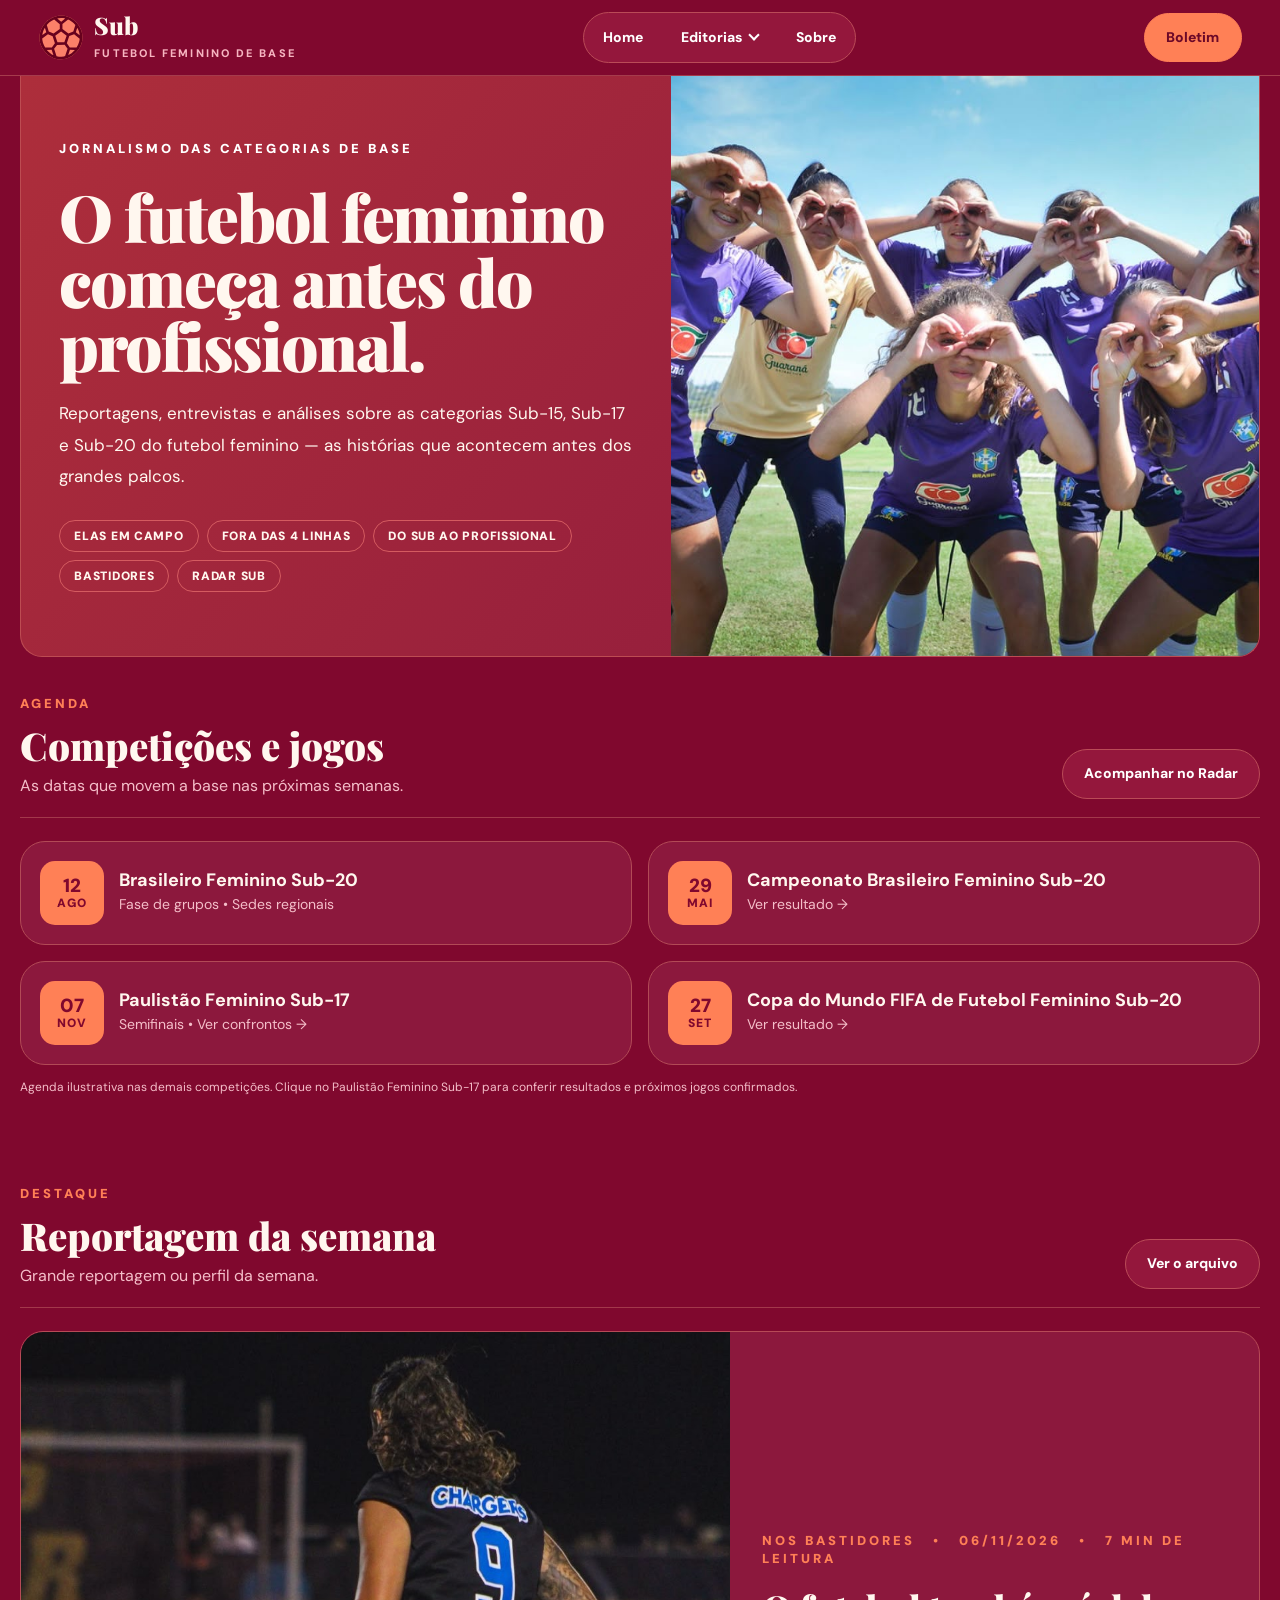
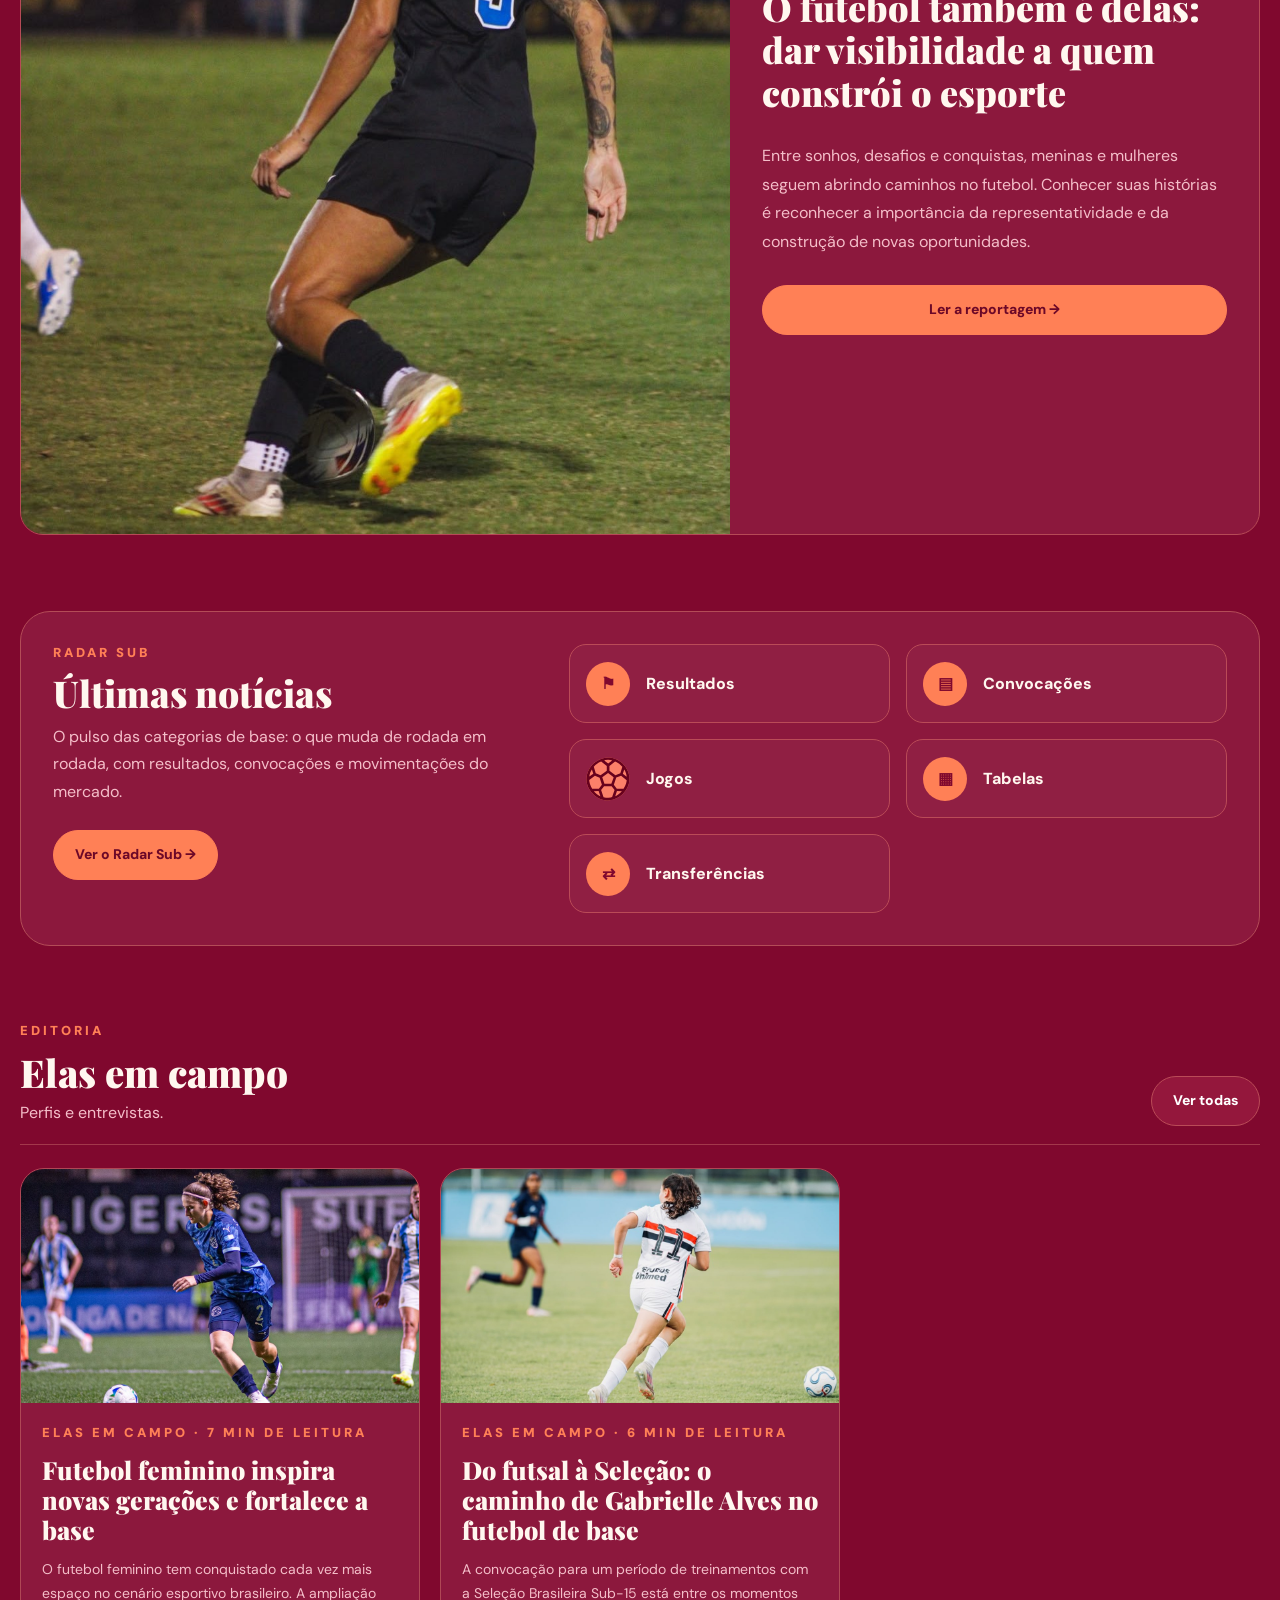
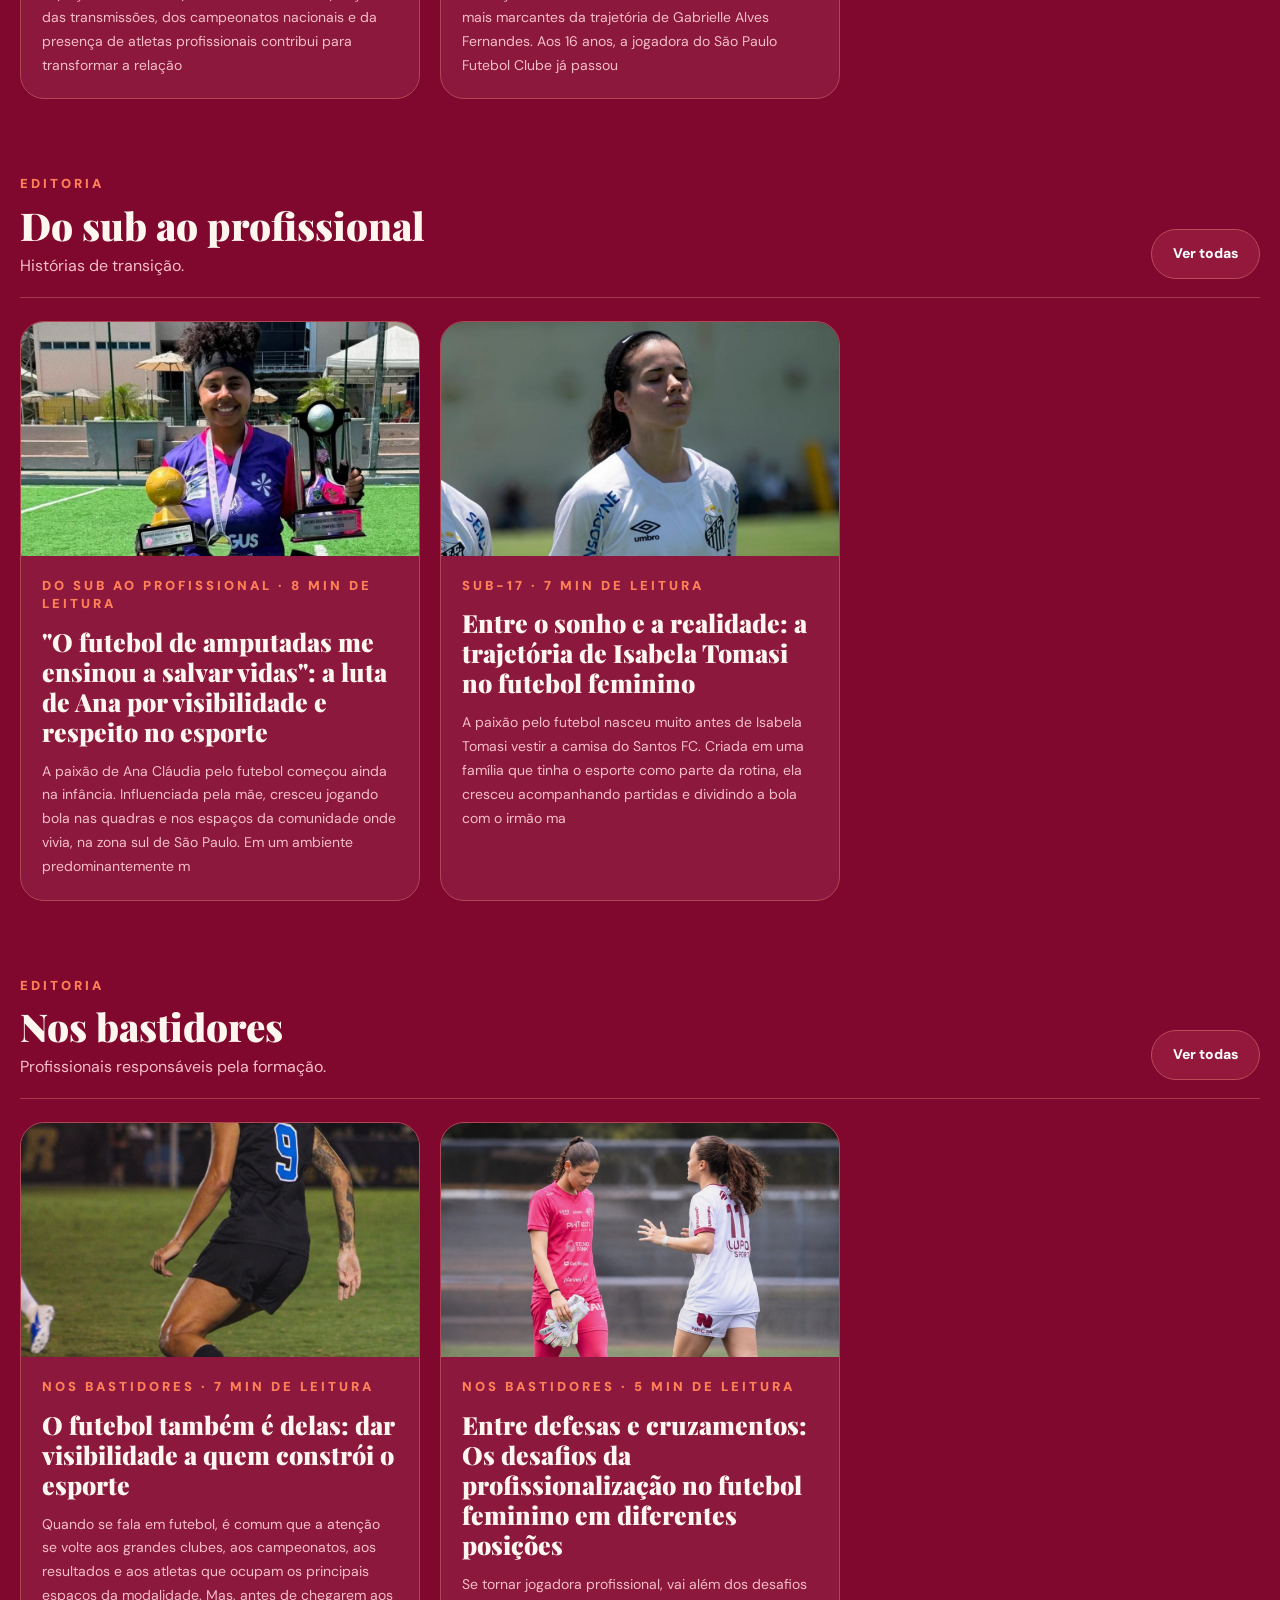
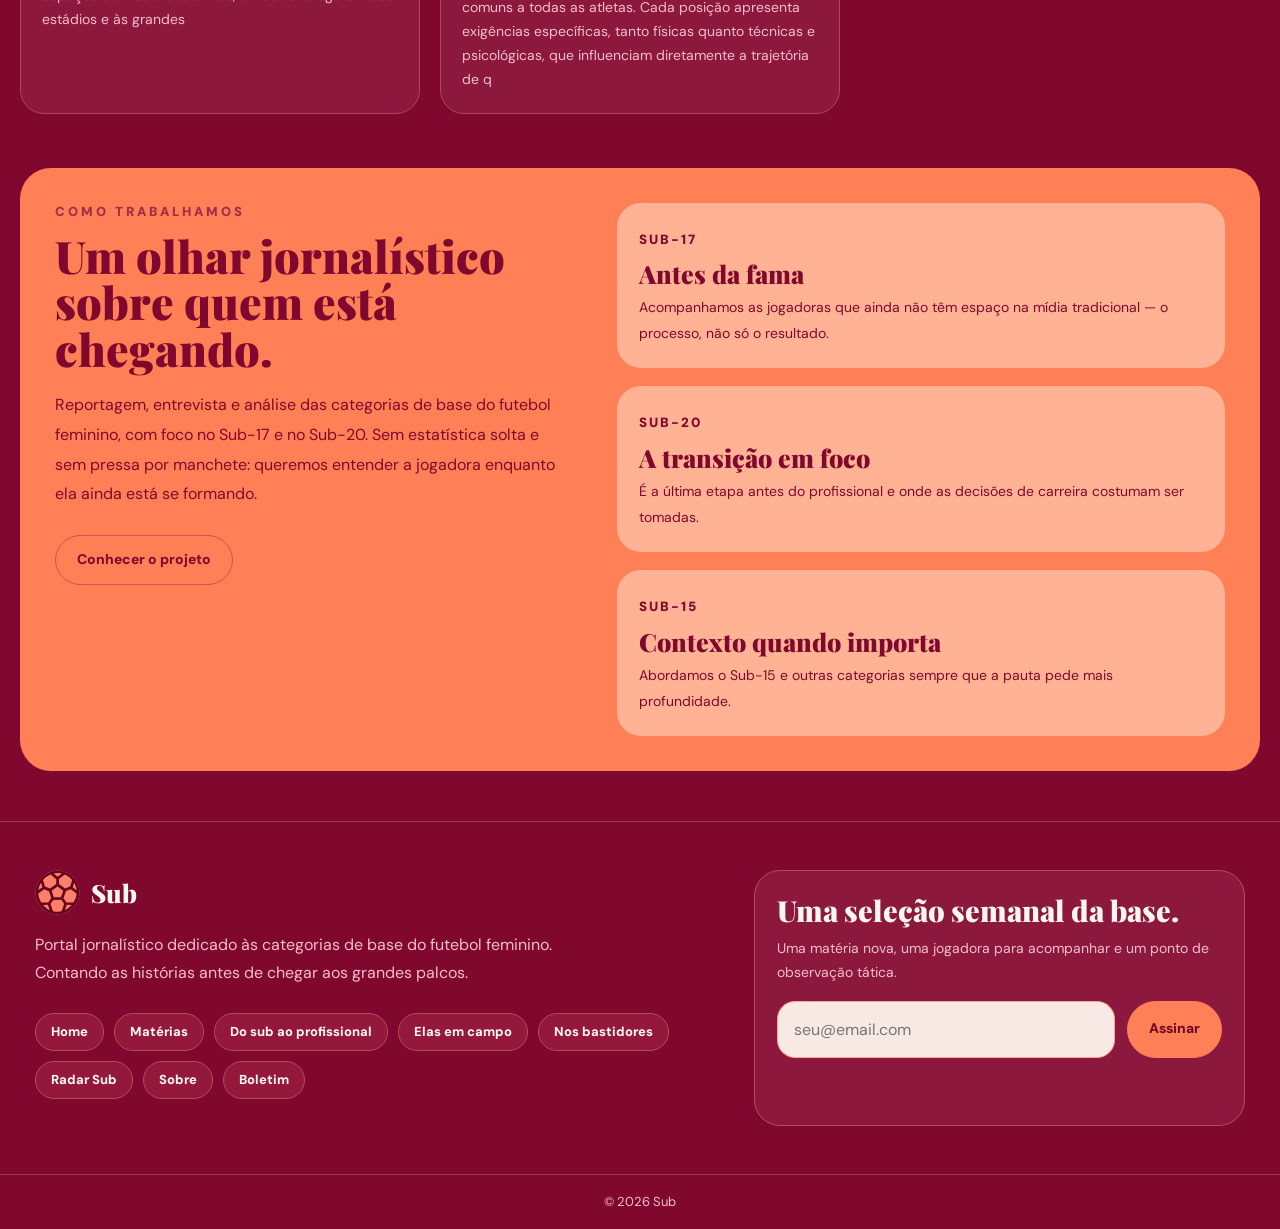
==== index.html @ 57673b56 "Atualiza versão da home com final do Mundial Feminino Sub-20" ====
<!doctype html>
<html lang="pt-BR"><head><meta charset="utf-8"><meta name="viewport" content="width=device-width, initial-scale=1"><meta name="theme-color" content="#80082e"><meta name="description" content="SUB — Jornalismo das categorias de base do futebol feminino brasileiro. As histórias antes dos grandes palcos."><title>Sub — Futebol Feminino de Base</title><link rel="preconnect" href="https://fonts.googleapis.com"><link rel="preconnect" href="https://fonts.gstatic.com" crossorigin><link href="https://fonts.googleapis.com/css2?family=DM+Sans:wght@400;500;600;700;800&family=Playfair+Display:wght@700;800;900&display=swap" rel="stylesheet"><link rel="stylesheet" href="styles.css?v=20261109-mundial1"><link rel="icon" type="image/svg+xml" href="logo-sub-exato.svg"></head><body>
<header class="header"><a href="#/" class="brand" aria-label="Sub — Página inicial"><span class="ball ball-logo" aria-hidden="true"><img src="logo-sub-exato.svg" alt="" class="icon-logo-img"></span><span><strong>Sub</strong><small>FUTEBOL FEMININO DE BASE</small></span></a><button id="mobileToggle" class="mobile-toggle" aria-expanded="false" aria-controls="mainNav" aria-label="Abrir menu">☰</button><nav class="nav" id="mainNav" aria-label="Navegação principal"><a href="#/">Home</a><div class="dropdown"><button id="editoriasToggle" type="button" aria-expanded="false" aria-controls="editoriasMenu">Editorias <span class="dropdown-caret" aria-hidden="true"></span></button><div id="editoriasMenu" class="dropdown-menu"><a href="#/editoria/profissional">Do sub ao profissional</a><a href="#/editoria/campo">Elas em campo</a><a href="#/editoria/bastidores">Nos bastidores</a><a href="#/radar">Radar Sub</a></div></div><a href="#/sobre">Sobre</a></nav><a class="pill cta-head" href="#/boletim">Boletim</a></header>
<main id="app" tabindex="-1"></main>
<footer class="footer"><div class="footer-grid"><div><a class="footer-brand" href="#/"><span class="ball ball-logo" aria-hidden="true"><img src="logo-sub-exato.svg" alt="" class="icon-logo-img"></span><strong>Sub</strong></a><p>Portal jornalístico dedicado às categorias de base do futebol feminino.<br>Contando as histórias antes de chegar aos grandes palcos.</p><div class="footer-links"><a href="#/">Home</a><a href="#/materias">Matérias</a><a href="#/editoria/profissional">Do sub ao profissional</a><a href="#/editoria/campo">Elas em campo</a><a href="#/editoria/bastidores">Nos bastidores</a><a href="#/radar">Radar Sub</a><a href="#/sobre">Sobre</a><a href="#/boletim">Boletim</a></div></div><div class="footer-sub"><h3>Uma seleção semanal da base.</h3><p>Uma matéria nova, uma jogadora para acompanhar e um ponto de observação tática.</p><form class="subscription inline-form" data-kind="boletim"><label class="sr-only" for="footer-email">Seu e-mail</label><input id="footer-email" type="email" name="email" placeholder="seu@email.com" required><button class="pill solid" type="submit">Assinar</button></form><p class="form-status" aria-live="polite"></p></div></div><div class="copyright">© 2026 Sub</div></footer>
<script src="script.js?v=20261109-mundial1"></script></body></html>
---- styles.css ----
:root{--wine:#80082e;--wine-dark:#6c0828;--wine-card:#8c183d;--coral:#ff8056;--pink:#f5bfca;--cream:#fff7ef;--muted:#f4bec9;--border:#ba4b57;--serif:'Playfair Display',Georgia,serif;--sans:'DM Sans',Arial,sans-serif}*{box-sizing:border-box}html{scroll-behavior:smooth}body{margin:0;background:var(--wine);font-family:var(--sans);color:var(--cream);font-size:16px;line-height:1.7}a{color:inherit;text-decoration:none}button,input,select,textarea{font:inherit}button{cursor:pointer}button:focus-visible,a:focus-visible,input:focus-visible,textarea:focus-visible,select:focus-visible{outline:3px solid #ffce81;outline-offset:3px}.sr-only{position:absolute;width:1px;height:1px;clip:rect(0,0,0,0);overflow:hidden}.header{height:76px;border-bottom:1px solid #a53b4c;display:flex;align-items:center;justify-content:space-between;gap:22px;padding:0 clamp(18px,3%,52px);background:var(--wine);position:sticky;top:0;z-index:20}.brand,.footer-brand{display:flex;gap:11px;align-items:center}.brand strong,.footer-brand strong{font:900 24px/1 var(--serif)}.brand small{display:block;letter-spacing:2.1px;font-weight:800;font-size:11px;color:#f6b5c1;line-height:1.4;margin-top:3px}.ball{width:45px;height:45px;border-radius:50%;background:var(--coral);color:var(--wine);display:inline-grid;place-items:center;flex-shrink:0}.ball svg{width:20px;height:20px;display:block}.ball-logo svg{width:28px;height:28px}.nav{border:1px solid var(--border);border-radius:35px;display:flex;align-items:center;gap:0;background:#94173c}.nav>a,.dropdown>button{display:block;border:0;background:none;color:#fff;font-size:14px;font-weight:800;padding:13px 19px;white-space:nowrap}.dropdown>button{display:flex;align-items:center;gap:8px}.dropdown-caret{display:inline-block;width:8px;height:8px;border-right:2px solid currentColor;border-bottom:2px solid currentColor;transform:translateY(-2px) rotate(45deg);transition:transform .2s ease}.dropdown.open .dropdown-caret{transform:translateY(2px) rotate(225deg)}.nav>a:hover,.dropdown>button:hover{color:#ffd9ca}.dropdown{position:relative}.dropdown-menu{position:absolute;z-index:30;top:calc(100% + 5px);left:0;min-width:260px;background:var(--wine);border:1px solid var(--border);border-radius:20px;padding:14px 0;box-shadow:0 10px 25px #43011940;display:none}.dropdown.open .dropdown-menu,.dropdown:focus-within .dropdown-menu{display:block}.dropdown-menu a{display:block;padding:11px 23px;font-weight:800;font-size:15px}.dropdown-menu a:hover{background:#9b1d42}.pill{border:1px solid var(--border);border-radius:35px;background:#94173c;color:#fff;padding:12px 21px;display:inline-flex;justify-content:center;align-items:center;gap:9px;font-size:14px;font-weight:800;transition:filter .2s,transform .2s}.pill:hover{filter:brightness(1.12);transform:translateY(-1px)}.pill.solid,.cta-head{background:var(--coral);border-color:var(--coral);color:var(--wine-dark)}.cta-head{min-width:98px}.mobile-toggle{display:none;background:none;border:none;color:#fff;font-size:26px}.container{width:min(100% - 40px,1300px);margin:0 auto}.eyebrow{text-transform:uppercase;font-size:13px;font-weight:900;letter-spacing:3px;color:var(--coral);line-height:1.4}.section{padding:38px 0}.section-heading{border-bottom:1px solid #a3384b;padding-bottom:18px;margin-bottom:23px;display:flex;justify-content:space-between;align-items:end;gap:25px}.section-heading h2,.section-heading h1{margin:9px 0 2px;font:900 clamp(30px,3vw,40px)/1.18 var(--serif)}.section-heading p{margin:4px 0 0;color:var(--muted)}h1,h2,h3,p{overflow-wrap:break-word}.hero{display:grid;grid-template-columns:1.05fr .95fr;background:linear-gradient(130deg,#ad2e3b,var(--wine-card));border:1px solid #bd4c52;border-top:0;border-radius:0 0 22px 22px;overflow:hidden;min-height:560px}.hero-copy{padding:clamp(32px,5vw,70px) clamp(24px,3vw,42px);display:flex;justify-content:center;flex-direction:column}.hero h1{font:900 clamp(43px,5.1vw,75px)/.99 var(--serif);letter-spacing:-2px;margin:26px 0 20px;max-width:650px}.hero p{font-size:17px;line-height:1.85;max-width:590px;margin:0 0 28px}.hero-photo{width:100%;height:100%;object-fit:cover;object-position:center}.tags{display:flex;flex-wrap:wrap;gap:8px}.tag{border:1px solid #d45b60;border-radius:25px;font-weight:900;padding:6px 14px;text-transform:uppercase;font-size:12px;letter-spacing:.7px;line-height:1.5}.tag:hover{background:#ffffff18}.agenda-grid{display:grid;grid-template-columns:repeat(2,1fr);gap:16px}.agenda-item{display:flex;align-items:center;gap:15px;border:1px solid #b24a56;border-radius:25px;background:var(--wine-card);padding:19px}.date-tile{width:64px;height:64px;flex:0 0 64px;border-radius:15px;background:var(--coral);color:var(--wine);display:grid;place-content:center;text-align:center;font-weight:900;font-size:19px;line-height:1.08}.date-tile small{font-size:12px;letter-spacing:1px}.agenda-item strong{display:block;font-size:18px;line-height:1.3}.agenda-item p{font-size:14px;color:var(--muted);margin:0}.feature-card{border:1px solid #b64a56;border-radius:23px;background:var(--wine-card);overflow:hidden;display:grid;grid-template-columns:1.18fr .88fr}.feature-card img{display:block;width:100%;height:100%;min-height:410px;object-fit:cover}.feature-copy{padding:clamp(23px,2.5vw,38px);display:flex;flex-direction:column;justify-content:center}.feature-copy h3{font:900 clamp(27px,2.8vw,37px)/1.18 var(--serif);margin:18px 0 13px}.feature-copy p{color:var(--muted);line-height:1.8}.feature-copy .pill{margin-top:12px}.radar-panel{border:1px solid #b34c57;border-radius:30px;background:var(--wine-card);display:grid;grid-template-columns: .85fr 1.15fr;gap:30px;padding:32px}.radar-panel h2{font:900 37px/1.1 var(--serif);margin:10px 0}.radar-panel p{color:var(--muted);margin:0 0 25px}.radar-links{display:grid;grid-template-columns:1fr 1fr;gap:16px}.radar-links a{border:1px solid var(--border);border-radius:17px;min-height:79px;display:flex;align-items:center;gap:16px;padding:16px;font-weight:800;background:#ffffff08}.radar-links a:hover{background:#ffffff1b}.radar-links .ball{width:44px;height:44px}.editorial-grid{display:grid;grid-template-columns:repeat(3,minmax(0,1fr));gap:20px}.article-card{border:1px solid #af4755;border-radius:24px;overflow:hidden;background:var(--wine-card);display:flex;flex-direction:column;max-width:430px}.article-card img{width:100%;aspect-ratio:1.7;object-fit:cover}.article-card .article-body{padding:21px;flex:1}.article-card h3{font:900 25px/1.2 var(--serif);margin:13px 0}.article-card p{color:var(--muted);font-size:14px;margin:0}.article-card:hover h3{text-decoration:underline;text-decoration-color:var(--coral)}.mission{background:var(--coral);border-radius:31px;color:var(--wine);display:grid;grid-template-columns:.85fr 1fr;gap:46px;padding:35px;margin:16px auto 45px}.mission .eyebrow{color:#a32c47}.mission h2{font:900 clamp(35px,3.5vw,50px)/1.04 var(--serif);margin:12px 0 18px}.mission p{line-height:1.85}.mission .pill{background:transparent;color:var(--wine);border-color:#d94f4a;margin-top:10px}.mission-items{display:grid;gap:18px}.mission-item{background:#ffb394;border-radius:24px;padding:22px}.mission-item small{letter-spacing:2px;font-weight:900}.mission-item h3{font:900 25px var(--serif);margin:5px 0}.mission-item p{margin:0;font-size:14px}.about-intro{padding:45px 0 30px}.about-intro h1,.newsletter-page h1{color:var(--coral);font:900 clamp(42px,4vw,58px)/1.1 var(--serif);max-width:800px;margin:15px 0}.about-intro>p{max-width:680px;color:var(--muted);line-height:1.85}.values-grid,.writers-grid{display:grid;grid-template-columns:repeat(3,1fr);gap:20px}.value-card,.writer-card{background:#fff;color:var(--wine);border-radius:25px;padding:26px}.value-card .eyebrow{color:var(--coral)}.value-card h3,.writer-card h3{color:var(--coral);font:900 23px/1.3 var(--serif);margin:13px 0}.value-card p,.writer-card p{color:#6a3345;line-height:1.8}.writers{padding:50px 0}.writers h2{color:var(--coral);font:900 36px var(--serif)}.writer-card img{width:97px;height:97px;border-radius:50%;object-fit:cover}.writer-card .role{font-size:13px;letter-spacing:2px;text-transform:uppercase;font-weight:800;color:var(--coral)}.banner{background:var(--coral);border-radius:30px;padding:32px;color:#fff;margin:22px auto 50px}.banner h2{font:900 32px var(--serif);margin:0 0 5px}.banner p{max-width:700px}.banner .pill{border-color:var(--coral);box-shadow:0 10px 20px #66162e25}.newsletter-page{display:grid;grid-template-columns:1fr 1fr;gap:40px;padding-top:40px;padding-bottom:70px}.newsletter-page .intro{color:var(--muted);line-height:1.9}.form-stack{display:grid;gap:15px;margin-top:26px}.field{display:grid;gap:5px}.field label{font-size:14px;color:var(--coral);font-weight:700}.field input,.field select,.field textarea,.inline-form input{width:100%;border:1px solid #ffa58b;background:#f9e9e5;color:var(--wine);padding:14px 16px;border-radius:18px;outline-offset:2px}.field textarea{min-height:125px;resize:vertical}.field input::placeholder,.field textarea::placeholder{color:#bc7086}.contact-card{background:white;border-radius:30px;color:var(--wine);padding:32px}.contact-card h2{font:900 27px var(--serif);color:var(--coral);margin:0}.contact-card p{color:#815261}.form-stack .pill{justify-self:start;min-width:150px}.form-status{font-size:13px;min-height:1.4em}.footer{border-top:1px solid #a3384b;margin-top:50px}.footer-grid{width:min(100% - 70px,1250px);margin:auto;padding:48px 0;display:grid;grid-template-columns:1.15fr .85fr;gap:55px}.footer p{color:var(--muted)}.footer-brand strong{font-size:25px}.footer-links{display:flex;gap:10px;flex-wrap:wrap;margin-top:27px}.footer-links a{font-size:13px;font-weight:800;padding:7px 15px;background:#94173c;border:1px solid var(--border);border-radius:22px}.footer-sub{border:1px solid var(--border);background:var(--wine-card);border-radius:26px;padding:22px}.footer-sub h3{font:900 29px/1.2 var(--serif);margin:0}.footer-sub p{font-size:14px;margin:9px 0 16px}.inline-form{display:flex;gap:12px}.inline-form input{min-width:0;flex:1}.copyright{text-align:center;border-top:1px solid #a3384b;padding:16px;color:var(--muted);font-size:13px}.archive-title{padding:50px 0 15px}.archive-title h1{color:var(--coral);font:900 clamp(36px,4vw,52px) var(--serif);margin:8px 0}.archive-title p{color:var(--muted)}.news-layout{padding:20px 0 70px}.news-layout .editorial-grid{margin-top:22px}.article-page{max-width:900px;margin:auto;padding:50px 20px 80px}.article-page h1{font:900 clamp(37px,4.5vw,58px)/1.12 var(--serif);margin:17px 0}.article-page .lead{font-size:20px;color:var(--muted)}.article-page img{width:100%;border-radius:23px;margin:23px 0}.article-page .article-text{font-size:18px;line-height:1.95;color:#ffdee2}.notice{border-left:3px solid var(--coral);padding:12px 17px;background:#ffffff0a;color:#ffd8db;border-radius:0 14px 14px 0}.radar-details{display:grid;grid-template-columns:repeat(2,1fr);gap:20px;padding:20px 0 70px}.radar-detail{border-radius:20px;border:1px solid var(--border);background:var(--wine-card);padding:25px}.radar-detail h3{font:900 26px var(--serif);margin:0 0 8px}.radar-detail p{color:var(--muted)}@media(max-width:900px){.hero{grid-template-columns:1fr 1fr;min-height:470px}.hero h1{font-size:clamp(38px,5vw,55px)}.hero-copy{padding:30px}.feature-card{grid-template-columns:1fr 1fr}.footer-grid{gap:25px}.brand small{font-size:9px}.newsletter-page{gap:20px}}@media(max-width:700px){.header{height:70px;flex-wrap:wrap;padding:0 16px}.mobile-toggle{display:block;margin-left:auto}.cta-head{padding:9px 14px;min-width:0}.nav{display:none;position:absolute;top:70px;left:0;right:0;border-radius:0;background:var(--wine);border:1px solid var(--border);padding:12px 18px;align-items:stretch;flex-direction:column}.nav.mobile-open{display:flex}.nav>a,.dropdown>button{width:100%;text-align:left}.dropdown-menu{position:static;box-shadow:none;border-radius:12px}.container{width:min(100% - 28px,1300px)}.hero,.feature-card,.radar-panel,.mission,.newsletter-page,.footer-grid{grid-template-columns:1fr}.hero{min-height:auto}.hero-copy{padding:40px 24px}.hero h1{font-size:clamp(41px,10vw,62px)}.hero-photo{height:360px}.agenda-grid,.radar-links,.radar-details{grid-template-columns:1fr}.feature-card img{min-height:0;height:270px}.section-heading{align-items:start}.section-heading .pill{padding:10px;font-size:12px}.editorial-grid,.values-grid,.writers-grid{grid-template-columns:1fr}.article-card{max-width:none}.radar-panel{padding:23px}.mission{padding:25px;gap:22px}.newsletter-page{padding-top:28px}.footer-grid{width:min(100% - 34px,1250px)}.about-intro{padding-top:28px}.inline-form{flex-wrap:wrap}.inline-form input{flex-basis:100%}.writer-card{min-height:0}}

/* Estilos das matérias publicadas pelo Painel SUB */
.article-page .article-text h2{color:var(--coral);font:900 clamp(26px,3vw,34px)/1.3 var(--serif);margin:35px 0 15px}
.article-page .article-text blockquote{margin:30px 0;border-left:5px solid var(--coral);padding:18px 23px;border-radius:0 14px 14px 0;background:#ff805615;font:italic 500 clamp(19px,2.1vw,25px)/1.6 var(--serif);color:#ffe0d7}
.article-page .article-text p{margin:0 0 24px}

/* Fotografias e legendas dentro do corpo das matérias */
.article-page .article-text figure.article-photo{margin:34px 0 38px;padding:0;text-align:center}
.article-page .article-text figure.article-photo img{display:block;max-width:100%;width:100%;height:auto;max-height:700px;object-fit:contain;border-radius:15px}
.article-page .article-text figure.article-photo figcaption{margin:11px auto 0;max-width:760px;text-align:center;color:#f0b6c4;font:400 13px/1.7 var(--sans)}

/* Bola oficial SUB, reproduzida a partir da imagem aprovada */
.ball.ball-logo{background:transparent;border-radius:0;overflow:visible;width:45px;height:45px;padding:0;display:inline-flex;align-items:center;justify-content:center}
.ball.ball-logo .icon-logo-img{width:45px;height:45px;object-fit:contain;display:block;flex:none}

/* Ícones do Radar SUB: mesma bola aprovada usada na identidade do portal. */
.radar-links .ball.radar-ball-icon{background:transparent;overflow:visible}
.radar-links .radar-ball-icon img{display:block;width:44px;height:44px;object-fit:contain}

/* Página de resultados do Paulistão Sub-17 */
.agenda-clickable{cursor:pointer;transition:transform .15s,border-color .15s,background .15s}
.agenda-clickable:hover,.agenda-clickable:focus-visible{transform:translateY(-2px);border-color:var(--coral);background:#a1254c}
.paulista-back{color:var(--coral)}
.paulista-page{padding-bottom:65px}
.paulista-page h1{font:900 clamp(34px,4.2vw,55px)/1.1 var(--serif);margin:12px 0 15px}
.paulista-intro{color:var(--muted);max-width:740px}
.paulista-round{margin:32px 0}
.paulista-round-title{display:flex;align-items:baseline;justify-content:space-between;gap:12px;flex-wrap:wrap;margin:0 0 14px}
.paulista-round-title h2{font:900 28px var(--serif);margin:0}
.paulista-round-title span{color:#ffd4dd;font-size:13px}
.paulista-matches{display:grid;grid-template-columns:repeat(2,minmax(0,1fr));gap:16px}
.paulista-match{background:#fffaf8;color:#461027;border:1px solid #f0c9d1;border-radius:18px;padding:20px;min-width:0}
.paulista-match-meta{display:flex;justify-content:space-between;gap:8px;align-items:center;font-size:12px;font-weight:800;color:#80364e}
.paulista-status{color:#954121;background:#ffe6d7;border-radius:50px;padding:3px 9px}
.paulista-status.is-finished{color:#276346;background:#e3f5ec}
.paulista-score-row{display:grid;grid-template-columns:minmax(0,1fr) auto minmax(0,1fr);gap:12px;align-items:center;margin:21px 0}
.paulista-team{display:flex;flex-direction:column;align-items:center;text-align:center;gap:7px;font-size:13px;line-height:1.25}
.paulista-crest{display:flex;justify-content:center;align-items:center;width:56px;height:56px;position:relative;background:none;border:0;border-radius:0;box-shadow:none;overflow:visible;padding:0}
.paulista-crest img{position:static;width:100%;height:100%;object-fit:contain;display:block;max-width:100%;background:transparent;border:0;border-radius:0;box-shadow:none}
.paulista-fallback{display:none;color:#80082e;font-size:12px;font-weight:900;background:transparent;border:0;border-radius:0;box-shadow:none}
.paulista-score{text-align:center;min-width:100px}
.paulista-score strong{display:block;font-size:30px;line-height:1.2;color:#80082e;white-space:nowrap;font-variant-numeric:tabular-nums}
.paulista-score small{font-size:20px}
.paulista-score span{font-size:11px;color:#8c6070}
.paulista-place{font-size:12px;text-align:center;color:#755361;margin:0;border-top:1px solid #efdee3;padding-top:12px}
.paulista-back{display:inline-block;margin:26px 0 23px;color:#ffd0c3;font-weight:700}
.paulista-note{padding:20px 23px;border:1px solid #b95467;border-radius:18px;background:#ffffff09;color:#f8dbe4;max-width:930px}
.paulista-note p{font-size:14px;margin:8px 0 0}
.paulista-note a{text-decoration:underline;text-underline-offset:3px;color:#ffc3ac}
@media(max-width:740px){.paulista-matches{grid-template-columns:1fr}.paulista-match{padding:16px}.paulista-score-row{gap:7px}.paulista-team{font-size:12px}}

/* Brasileiro Feminino Sub-20 — cards no mesmo padrão do Paulistão */
.brasileiro-page .brasileiro-single{grid-template-columns:minmax(0,1fr);max-width:940px}
.brasileiro-page .brasileiro-match{max-width:940px}
.brasileiro-page .brasileiro-total{background:#982147;border:1px solid #b54f65;border-radius:18px;padding:20px 24px;max-width:940px;margin:28px 0 42px;color:#fff}
.brasileiro-page .brasileiro-total strong{font-weight:800}
.brasileiro-page .brasileiro-total h2{font:900 clamp(25px,3.4vw,35px)/1.2 var(--serif);margin:8px 0;color:#fff}
.brasileiro-page .brasileiro-total p{color:#f5bfca;margin:0;font-size:13px}
.paulista-crest-fla{background:transparent;border:0;border-radius:0;box-shadow:none}

/* Brasileiro Sub-20: dois placares lado a lado como no Paulistão Sub-17 */
.brasileiro-page .brasileiro-dupla{display:grid;grid-template-columns:repeat(2,minmax(0,1fr));gap:16px;max-width:none}
.brasileiro-page .brasileiro-coluna{min-width:0;display:flex;flex-direction:column}
.brasileiro-page .brasileiro-coluna .paulista-round-title{min-height:56px;margin-bottom:14px}
.brasileiro-page .brasileiro-match{max-width:none;flex:1}
.brasileiro-page .brasileiro-match .paulista-score-row{gap:8px}
.brasileiro-page .brasileiro-total{max-width:none}
@media(max-width:740px){.brasileiro-page .brasileiro-dupla{grid-template-columns:1fr}.brasileiro-page .brasileiro-coluna .paulista-round-title{min-height:auto}}

/* Resultado da final da Copa do Mundo Feminina Sub-20 */
.mundial-page .mundial-match{max-width:900px}
.mundial-page .mundial-flag{font-size:45px;line-height:1.2;display:block}
.mundial-page .mundial-penalties{text-align:center;border-top:1px solid #e9d5db;padding-top:16px;display:flex;flex-direction:column;gap:4px}
.mundial-page .mundial-penalties strong{font-size:21px;color:#80082e}
.mundial-page .mundial-penalties span{font-size:13px;color:#755361}
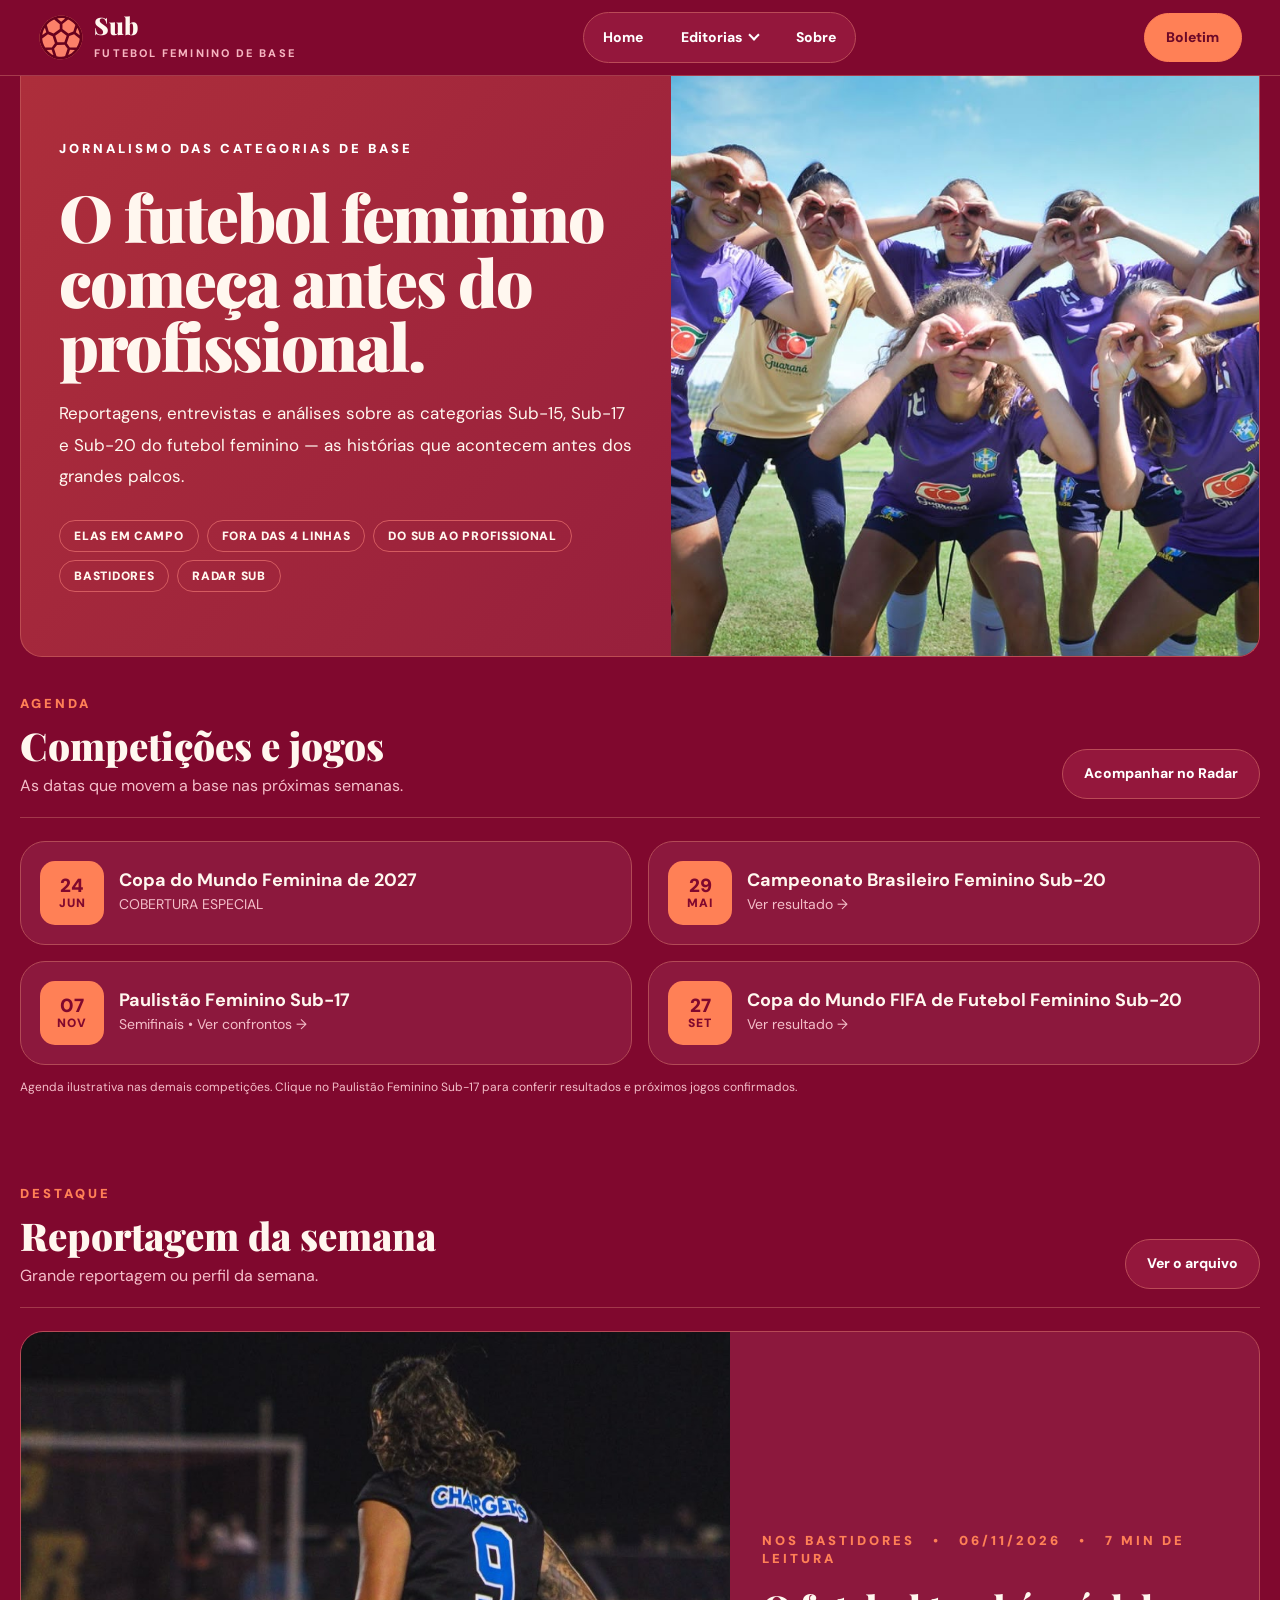
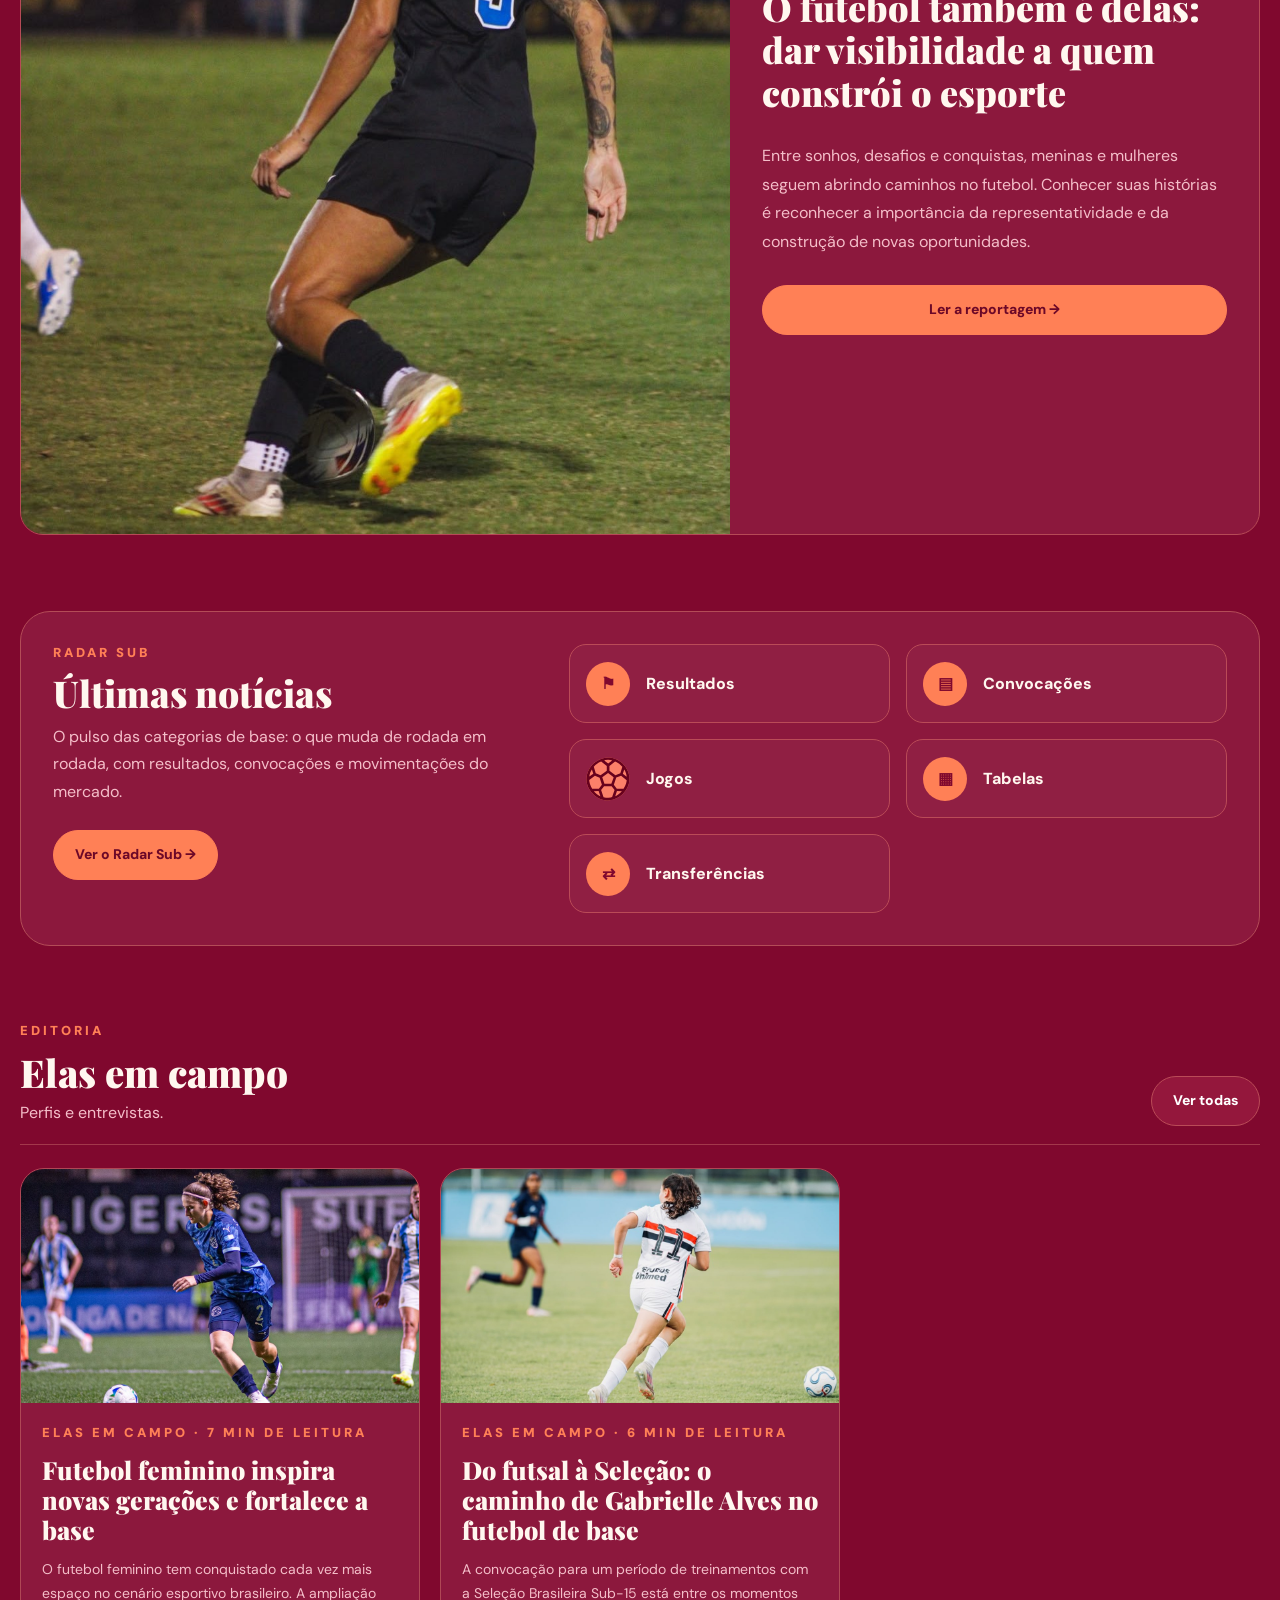
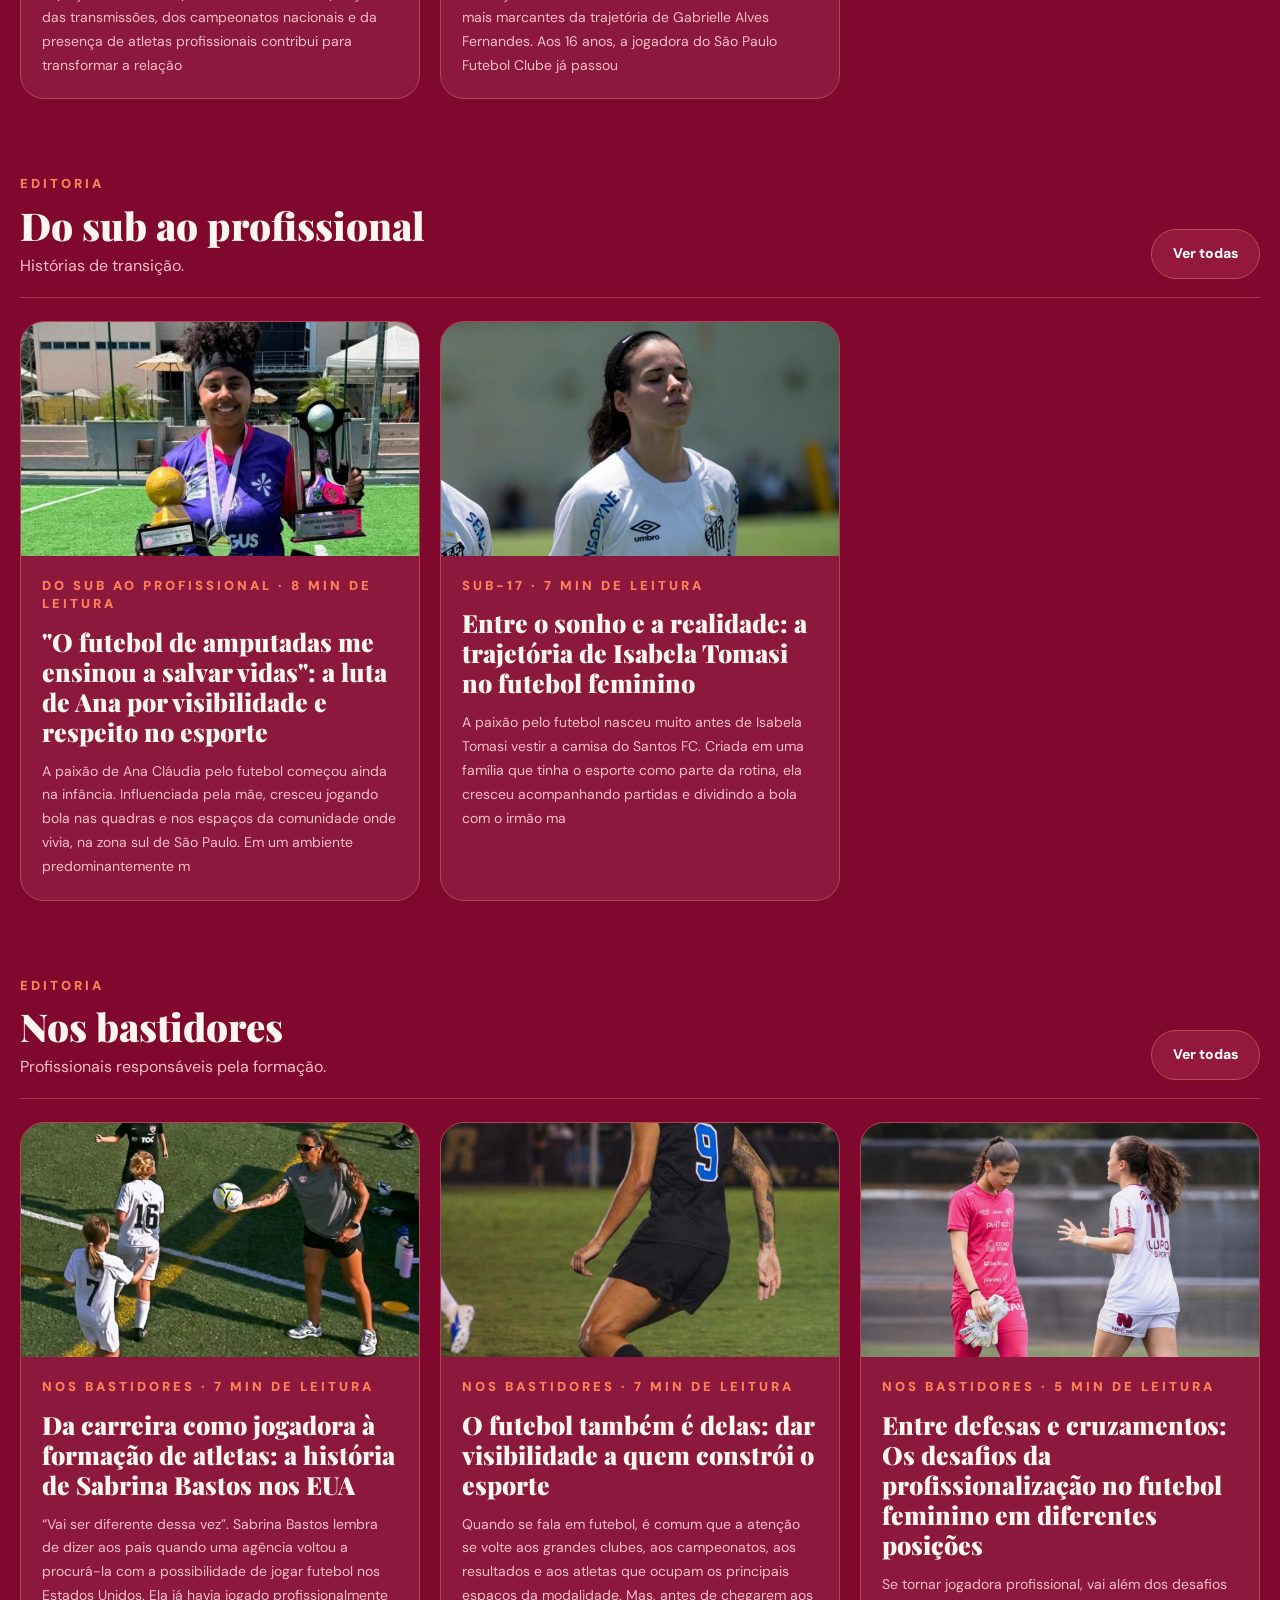
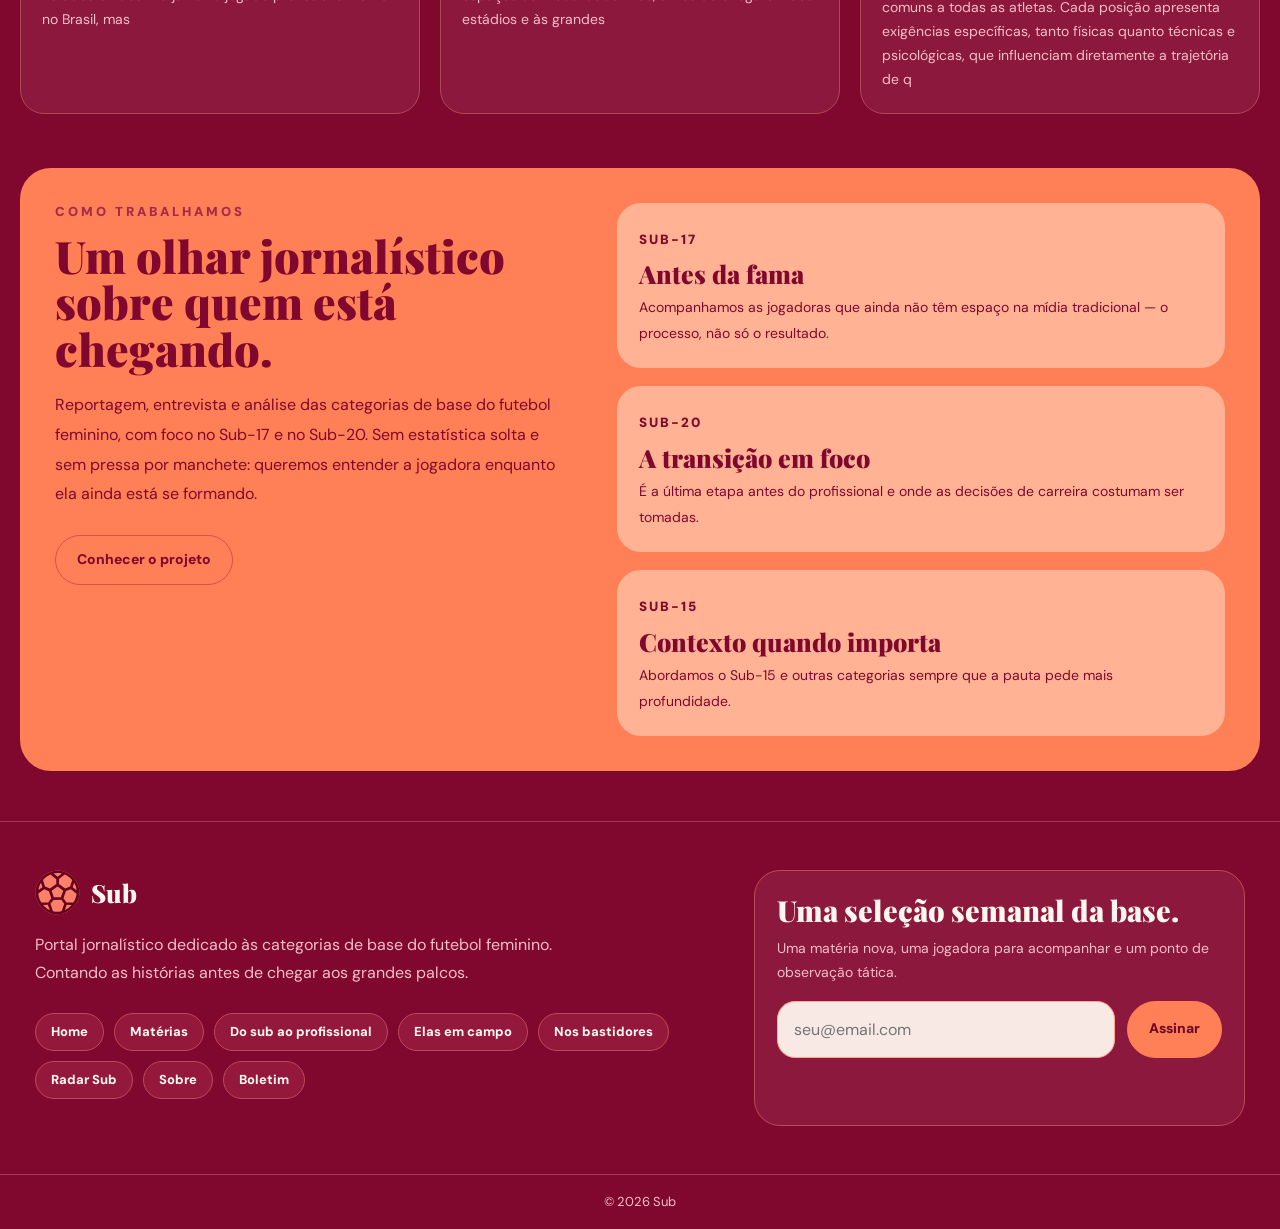
==== commit 7c477f2f: "Atualiza versão do script para exibir agenda da Copa do Mundo 2027" ====
--- a/index.html
+++ b/index.html
@@ -1,6 +1,6 @@
 <!doctype html>
-<html lang="pt-BR"><head><meta charset="utf-8"><meta name="viewport" content="width=device-width, initial-scale=1"><meta name="theme-color" content="#80082e"><meta name="description" content="SUB — Jornalismo das categorias de base do futebol feminino brasileiro. As histórias antes dos grandes palcos."><title>Sub — Futebol Feminino de Base</title><link rel="preconnect" href="https://fonts.googleapis.com"><link rel="preconnect" href="https://fonts.gstatic.com" crossorigin><link href="https://fonts.googleapis.com/css2?family=DM+Sans:wght@400;500;600;700;800&family=Playfair+Display:wght@700;800;900&display=swap" rel="stylesheet"><link rel="stylesheet" href="styles.css?v=20261109-mundial1"><link rel="icon" type="image/svg+xml" href="logo-sub-exato.svg"></head><body>
+<html lang="pt-BR"><head><meta charset="utf-8"><meta name="viewport" content="width=device-width, initial-scale=1"><meta name="theme-color" content="#80082e"><meta name="description" content="SUB — Jornalismo das categorias de base do futebol feminino brasileiro. As histórias antes dos grandes palcos."><title>Sub — Futebol Feminino de Base</title><link rel="preconnect" href="https://fonts.googleapis.com"><link rel="preconnect" href="https://fonts.gstatic.com" crossorigin><link href="https://fonts.googleapis.com/css2?family=DM+Sans:wght@400;500;600;700;800&family=Playfair+Display:wght@700;800;900&display=swap" rel="stylesheet"><link rel="stylesheet" href="styles.css?v=20261116-paulistao-resultados"><link rel="icon" type="image/svg+xml" href="logo-sub-exato.svg"></head><body>
 <header class="header"><a href="#/" class="brand" aria-label="Sub — Página inicial"><span class="ball ball-logo" aria-hidden="true"><img src="logo-sub-exato.svg" alt="" class="icon-logo-img"></span><span><strong>Sub</strong><small>FUTEBOL FEMININO DE BASE</small></span></a><button id="mobileToggle" class="mobile-toggle" aria-expanded="false" aria-controls="mainNav" aria-label="Abrir menu">☰</button><nav class="nav" id="mainNav" aria-label="Navegação principal"><a href="#/">Home</a><div class="dropdown"><button id="editoriasToggle" type="button" aria-expanded="false" aria-controls="editoriasMenu">Editorias <span class="dropdown-caret" aria-hidden="true"></span></button><div id="editoriasMenu" class="dropdown-menu"><a href="#/editoria/profissional">Do sub ao profissional</a><a href="#/editoria/campo">Elas em campo</a><a href="#/editoria/bastidores">Nos bastidores</a><a href="#/radar">Radar Sub</a></div></div><a href="#/sobre">Sobre</a></nav><a class="pill cta-head" href="#/boletim">Boletim</a></header>
 <main id="app" tabindex="-1"></main>
 <footer class="footer"><div class="footer-grid"><div><a class="footer-brand" href="#/"><span class="ball ball-logo" aria-hidden="true"><img src="logo-sub-exato.svg" alt="" class="icon-logo-img"></span><strong>Sub</strong></a><p>Portal jornalístico dedicado às categorias de base do futebol feminino.<br>Contando as histórias antes de chegar aos grandes palcos.</p><div class="footer-links"><a href="#/">Home</a><a href="#/materias">Matérias</a><a href="#/editoria/profissional">Do sub ao profissional</a><a href="#/editoria/campo">Elas em campo</a><a href="#/editoria/bastidores">Nos bastidores</a><a href="#/radar">Radar Sub</a><a href="#/sobre">Sobre</a><a href="#/boletim">Boletim</a></div></div><div class="footer-sub"><h3>Uma seleção semanal da base.</h3><p>Uma matéria nova, uma jogadora para acompanhar e um ponto de observação tática.</p><form class="subscription inline-form" data-kind="boletim"><label class="sr-only" for="footer-email">Seu e-mail</label><input id="footer-email" type="email" name="email" placeholder="seu@email.com" required><button class="pill solid" type="submit">Assinar</button></form><p class="form-status" aria-live="polite"></p></div></div><div class="copyright">© 2026 Sub</div></footer>
-<script src="script.js?v=20261109-mundial1"></script></body></html>
+<script src="script.js?v=20261124-copa2027"></script></body></html>
--- a/styles.css
+++ b/styles.css
@@ -74,3 +74,19 @@
 .mundial-page .mundial-penalties{text-align:center;border-top:1px solid #e9d5db;padding-top:16px;display:flex;flex-direction:column;gap:4px}
 .mundial-page .mundial-penalties strong{font-size:21px;color:#80082e}
 .mundial-page .mundial-penalties span{font-size:13px;color:#755361}
+
+/* Bandeiras isoladas, sem moldura: exatamente o enquadramento dos escudos do Paulistão e Brasileiro. */
+.mundial-page .paulista-match{max-width:940px}
+.mundial-page .paulista-crest.mundial-crest{display:flex;align-items:center;justify-content:center;width:56px;height:56px;flex:0 0 56px;background:transparent;border:0;border-radius:0;box-shadow:none;padding:0;overflow:visible}
+.mundial-page .paulista-crest.mundial-crest img{position:static;width:56px;height:56px;object-fit:contain;background:transparent;border:0;border-radius:0;box-shadow:none}
+
+/* Mundial Sub-20: bandeiras soltas como os escudos do Paulistão, sem recipiente ou fundo. */
+.mundial-page .paulista-team > img.mundial-bandeira{display:block;position:static;flex:none;width:70px;height:56px;max-width:none;object-fit:contain;background:transparent;border:0;border-radius:0;box-shadow:none;padding:0;margin:0}
+.mundial-page .mundial-match{background:#fffaf8;color:#461027;border:1px solid #f0c9d1;border-radius:18px}
+.mundial-page .mundial-match .paulista-score strong{color:#80082e}
+.mundial-page .mundial-match .paulista-team strong{color:#461027}
+
+/* Classificação e disputa de pênaltis nas semifinais do Paulistão Sub-17 */
+.paulista-match-extra{display:flex;align-items:center;flex-direction:column;gap:3px;text-align:center;padding:0 6px 16px;color:#80082e}
+.paulista-match-extra strong{font-size:14px;font-weight:800}
+.paulista-match-extra span{font-size:12px;color:#795967}
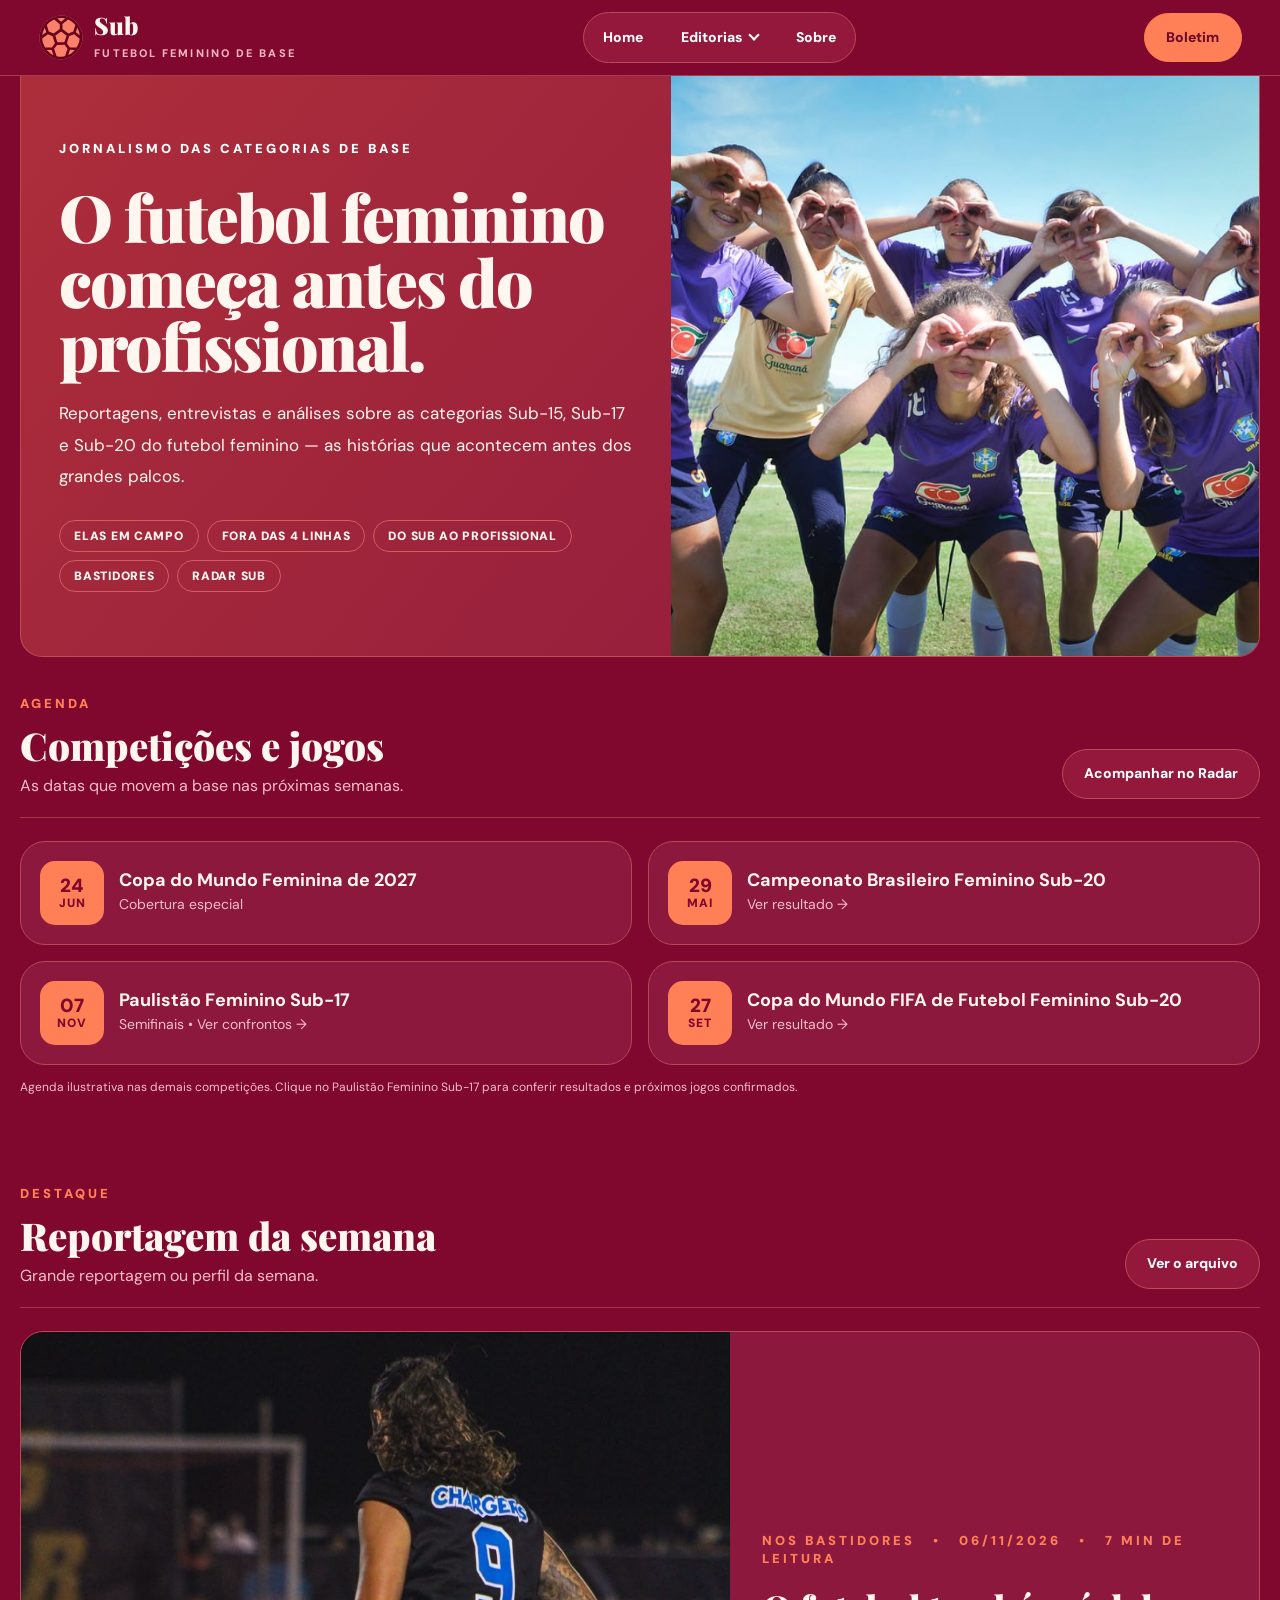
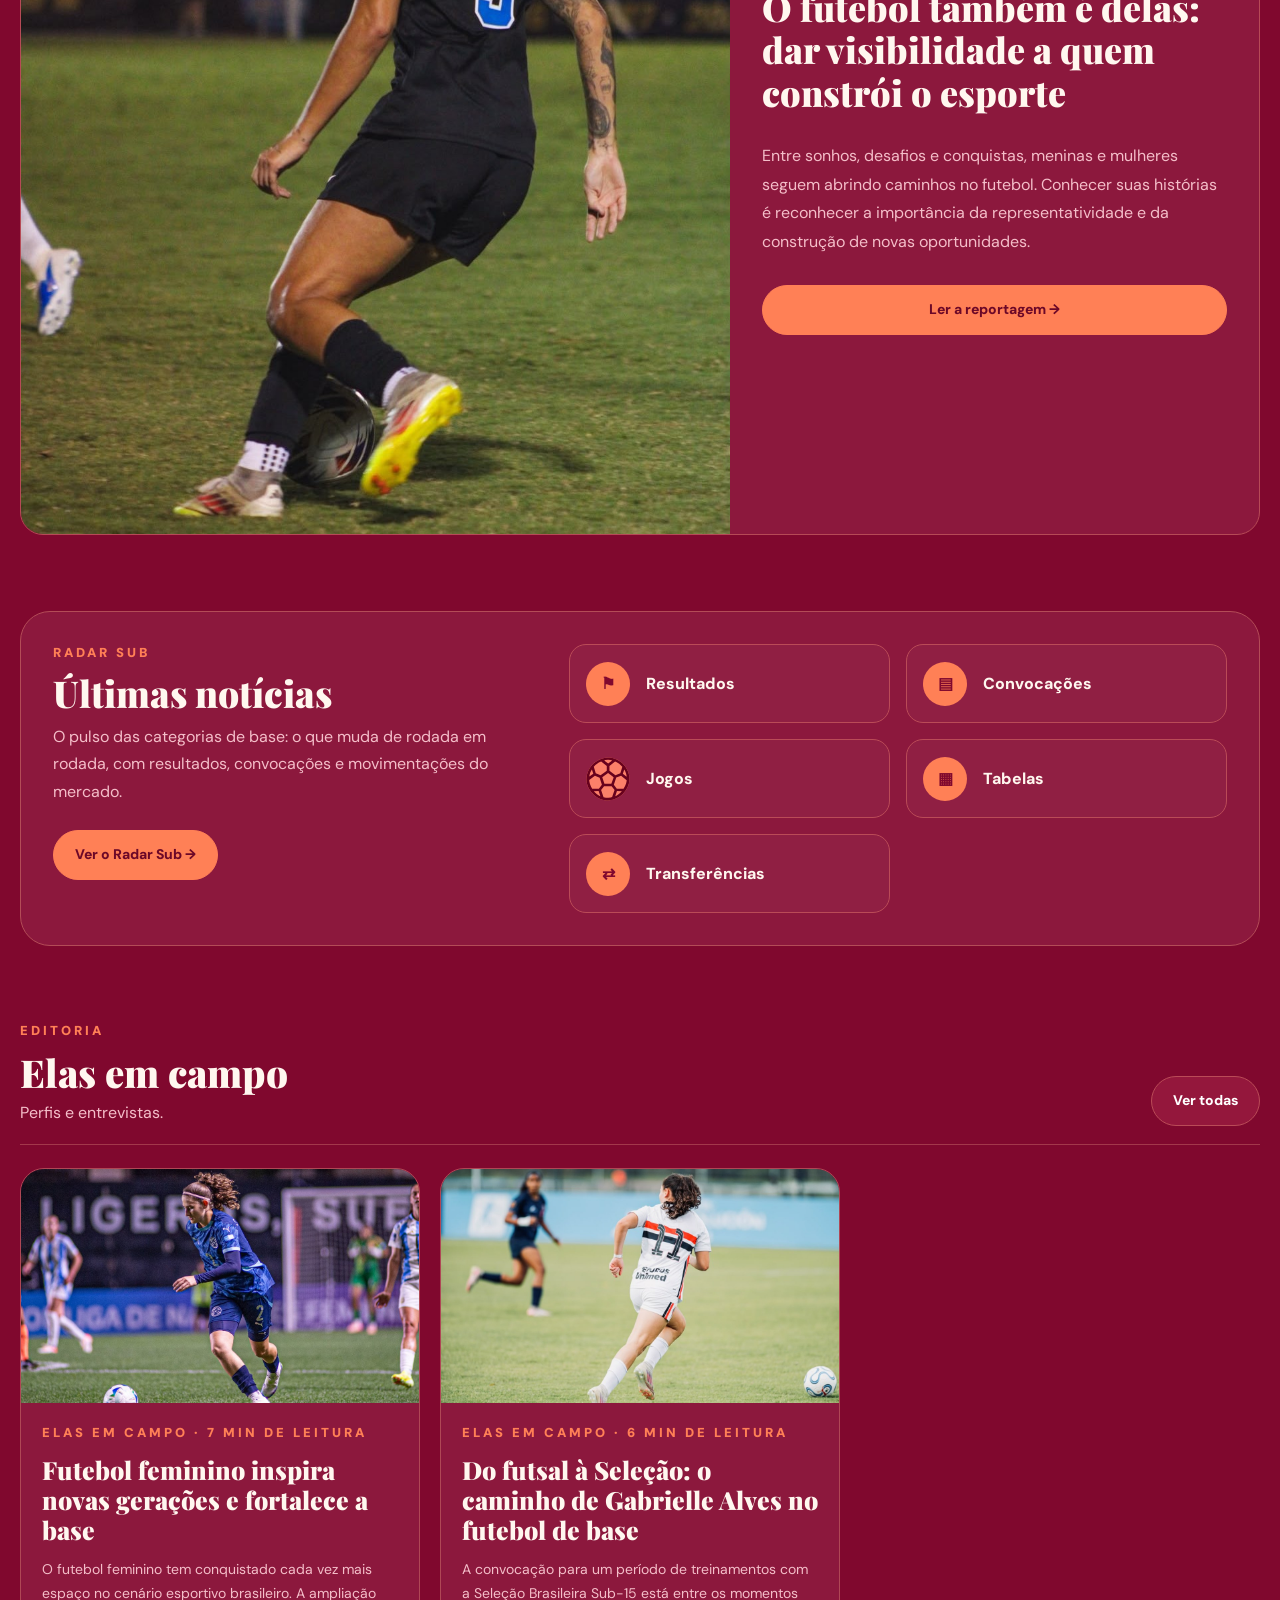
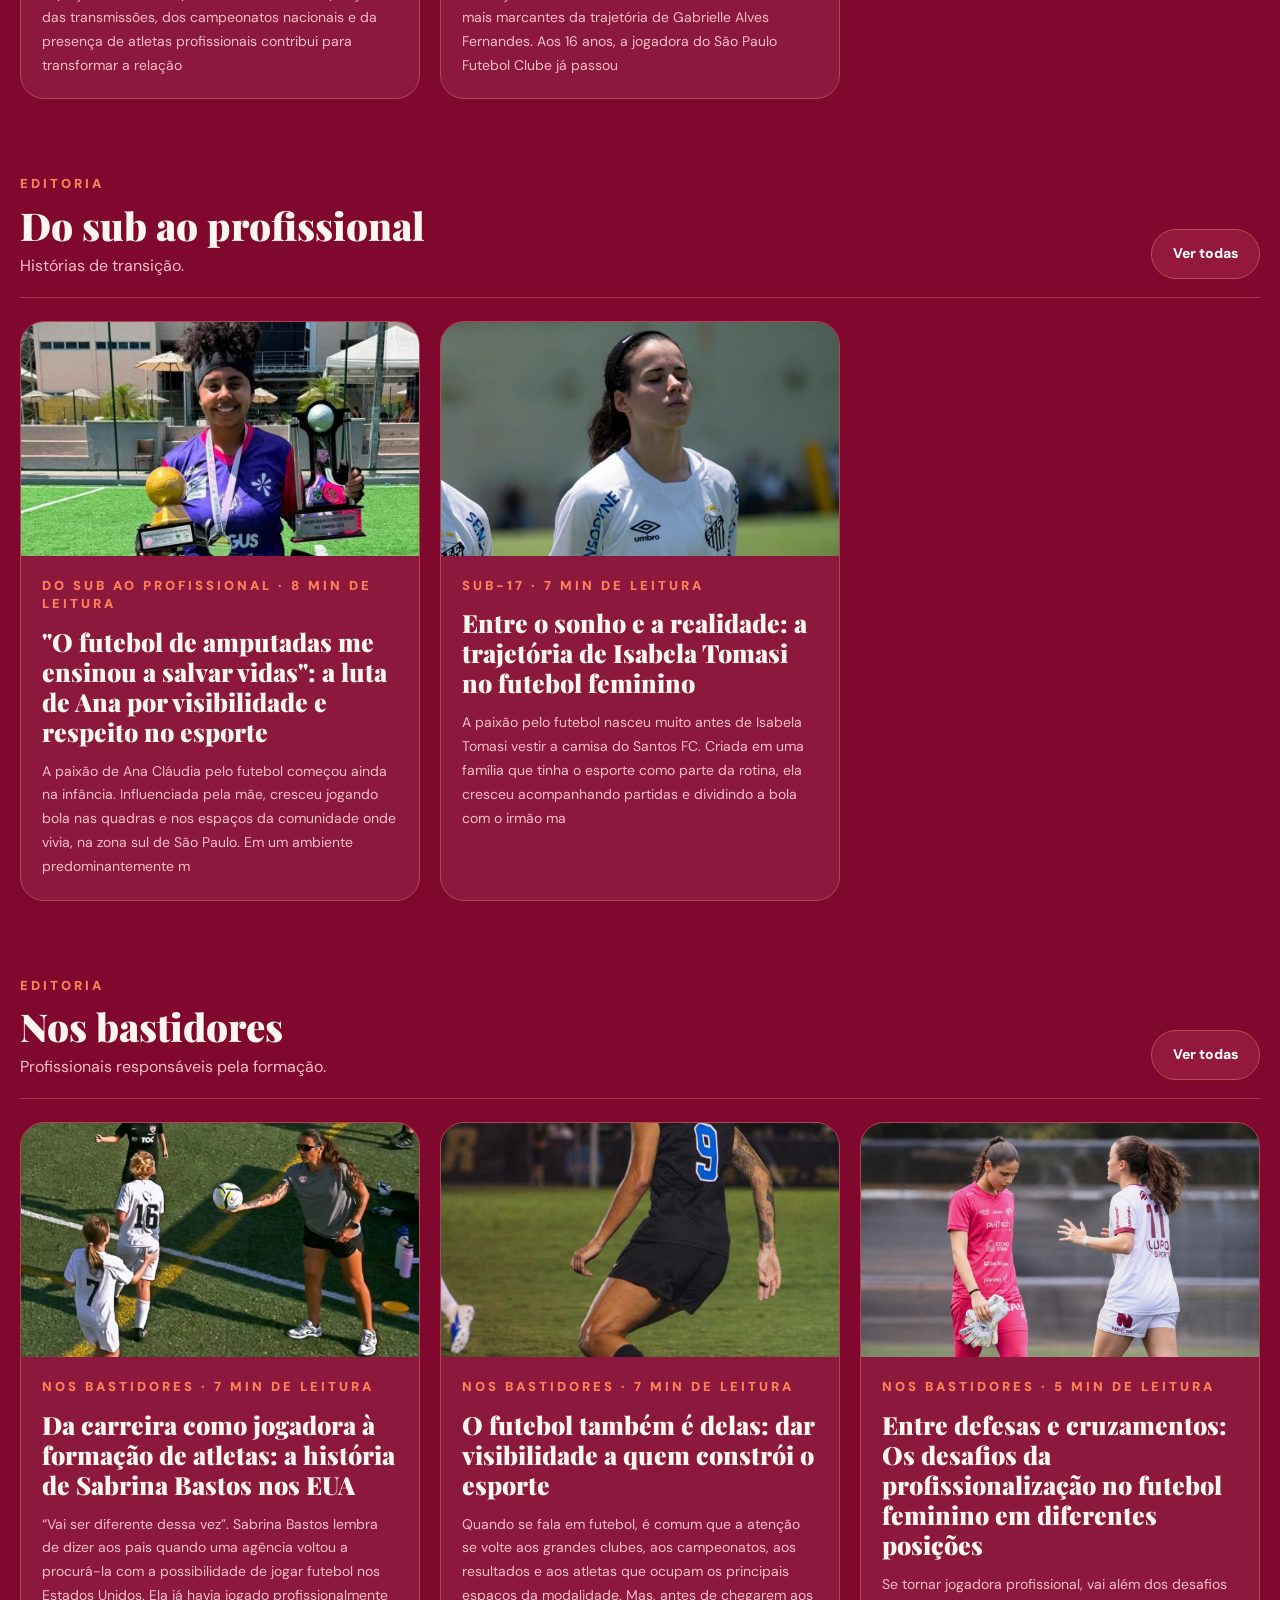
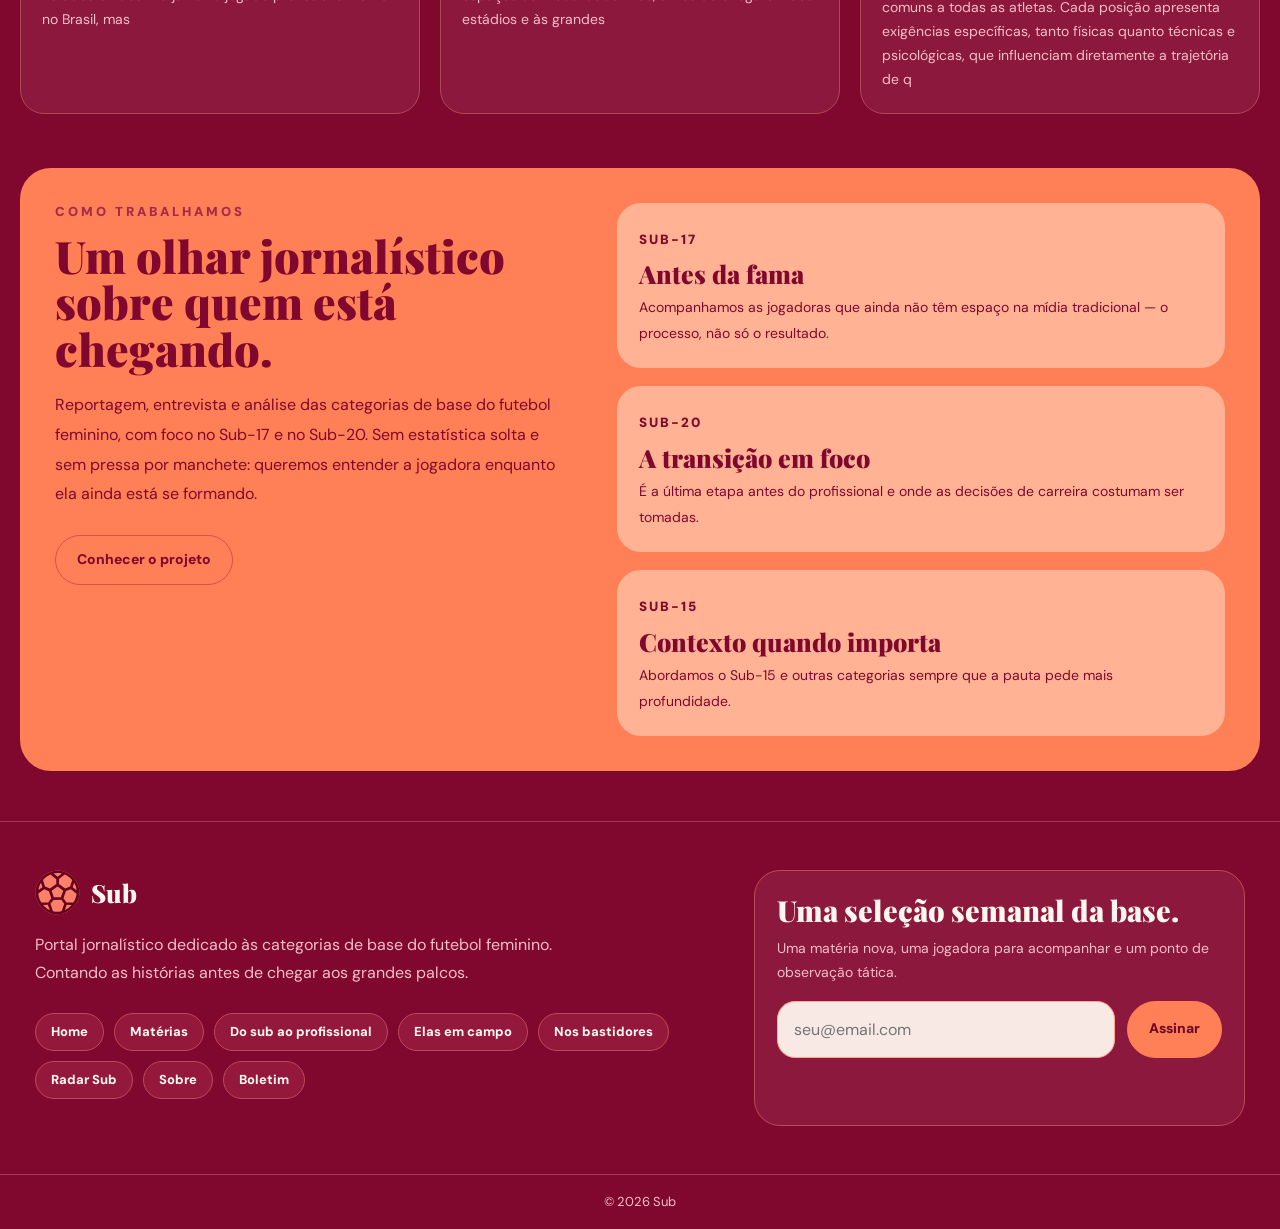
==== commit 720e5c42: "Atualiza cache do card Copa do Mundo 2027" ====
--- a/index.html
+++ b/index.html
@@ -3,4 +3,4 @@
 <header class="header"><a href="#/" class="brand" aria-label="Sub — Página inicial"><span class="ball ball-logo" aria-hidden="true"><img src="logo-sub-exato.svg" alt="" class="icon-logo-img"></span><span><strong>Sub</strong><small>FUTEBOL FEMININO DE BASE</small></span></a><button id="mobileToggle" class="mobile-toggle" aria-expanded="false" aria-controls="mainNav" aria-label="Abrir menu">☰</button><nav class="nav" id="mainNav" aria-label="Navegação principal"><a href="#/">Home</a><div class="dropdown"><button id="editoriasToggle" type="button" aria-expanded="false" aria-controls="editoriasMenu">Editorias <span class="dropdown-caret" aria-hidden="true"></span></button><div id="editoriasMenu" class="dropdown-menu"><a href="#/editoria/profissional">Do sub ao profissional</a><a href="#/editoria/campo">Elas em campo</a><a href="#/editoria/bastidores">Nos bastidores</a><a href="#/radar">Radar Sub</a></div></div><a href="#/sobre">Sobre</a></nav><a class="pill cta-head" href="#/boletim">Boletim</a></header>
 <main id="app" tabindex="-1"></main>
 <footer class="footer"><div class="footer-grid"><div><a class="footer-brand" href="#/"><span class="ball ball-logo" aria-hidden="true"><img src="logo-sub-exato.svg" alt="" class="icon-logo-img"></span><strong>Sub</strong></a><p>Portal jornalístico dedicado às categorias de base do futebol feminino.<br>Contando as histórias antes de chegar aos grandes palcos.</p><div class="footer-links"><a href="#/">Home</a><a href="#/materias">Matérias</a><a href="#/editoria/profissional">Do sub ao profissional</a><a href="#/editoria/campo">Elas em campo</a><a href="#/editoria/bastidores">Nos bastidores</a><a href="#/radar">Radar Sub</a><a href="#/sobre">Sobre</a><a href="#/boletim">Boletim</a></div></div><div class="footer-sub"><h3>Uma seleção semanal da base.</h3><p>Uma matéria nova, uma jogadora para acompanhar e um ponto de observação tática.</p><form class="subscription inline-form" data-kind="boletim"><label class="sr-only" for="footer-email">Seu e-mail</label><input id="footer-email" type="email" name="email" placeholder="seu@email.com" required><button class="pill solid" type="submit">Assinar</button></form><p class="form-status" aria-live="polite"></p></div></div><div class="copyright">© 2026 Sub</div></footer>
-<script src="script.js?v=20261124-copa2027"></script></body></html>
+<script src="script.js?v=20261124-cobertura-especial"></script></body></html>
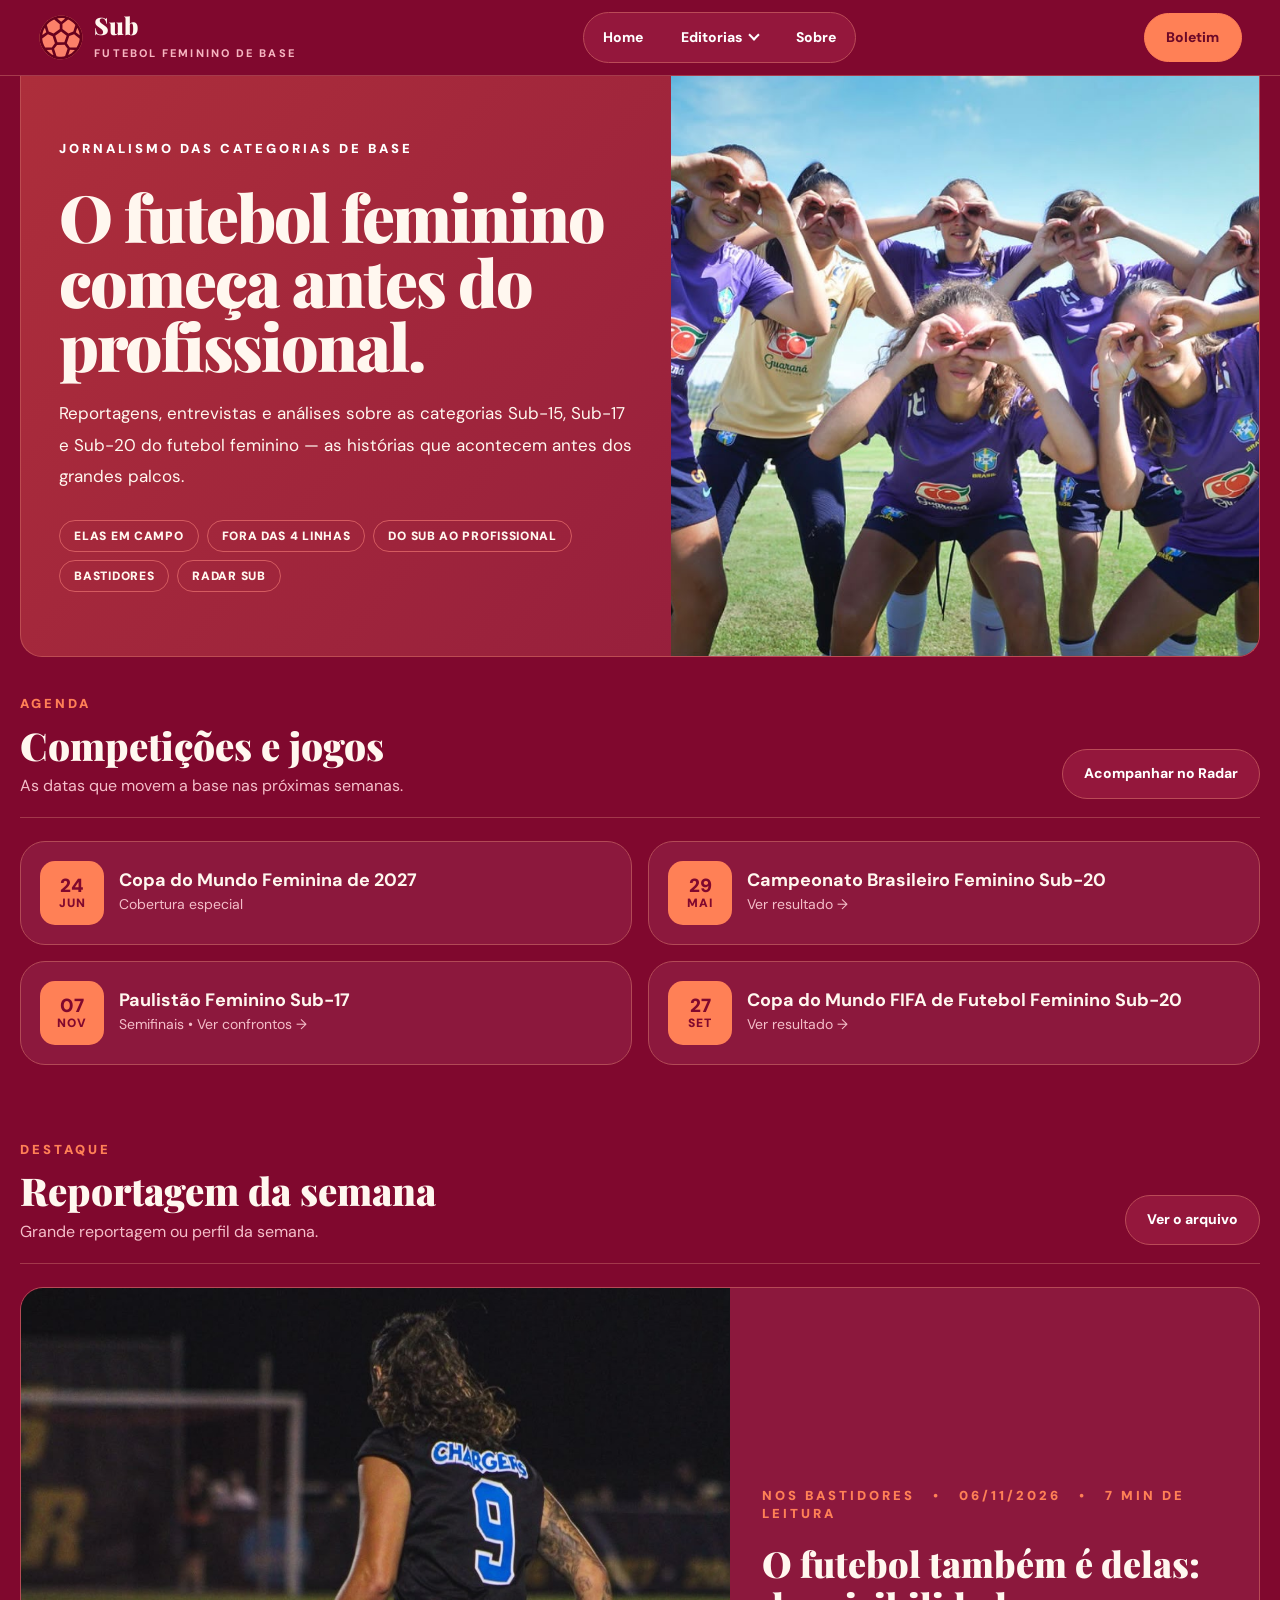
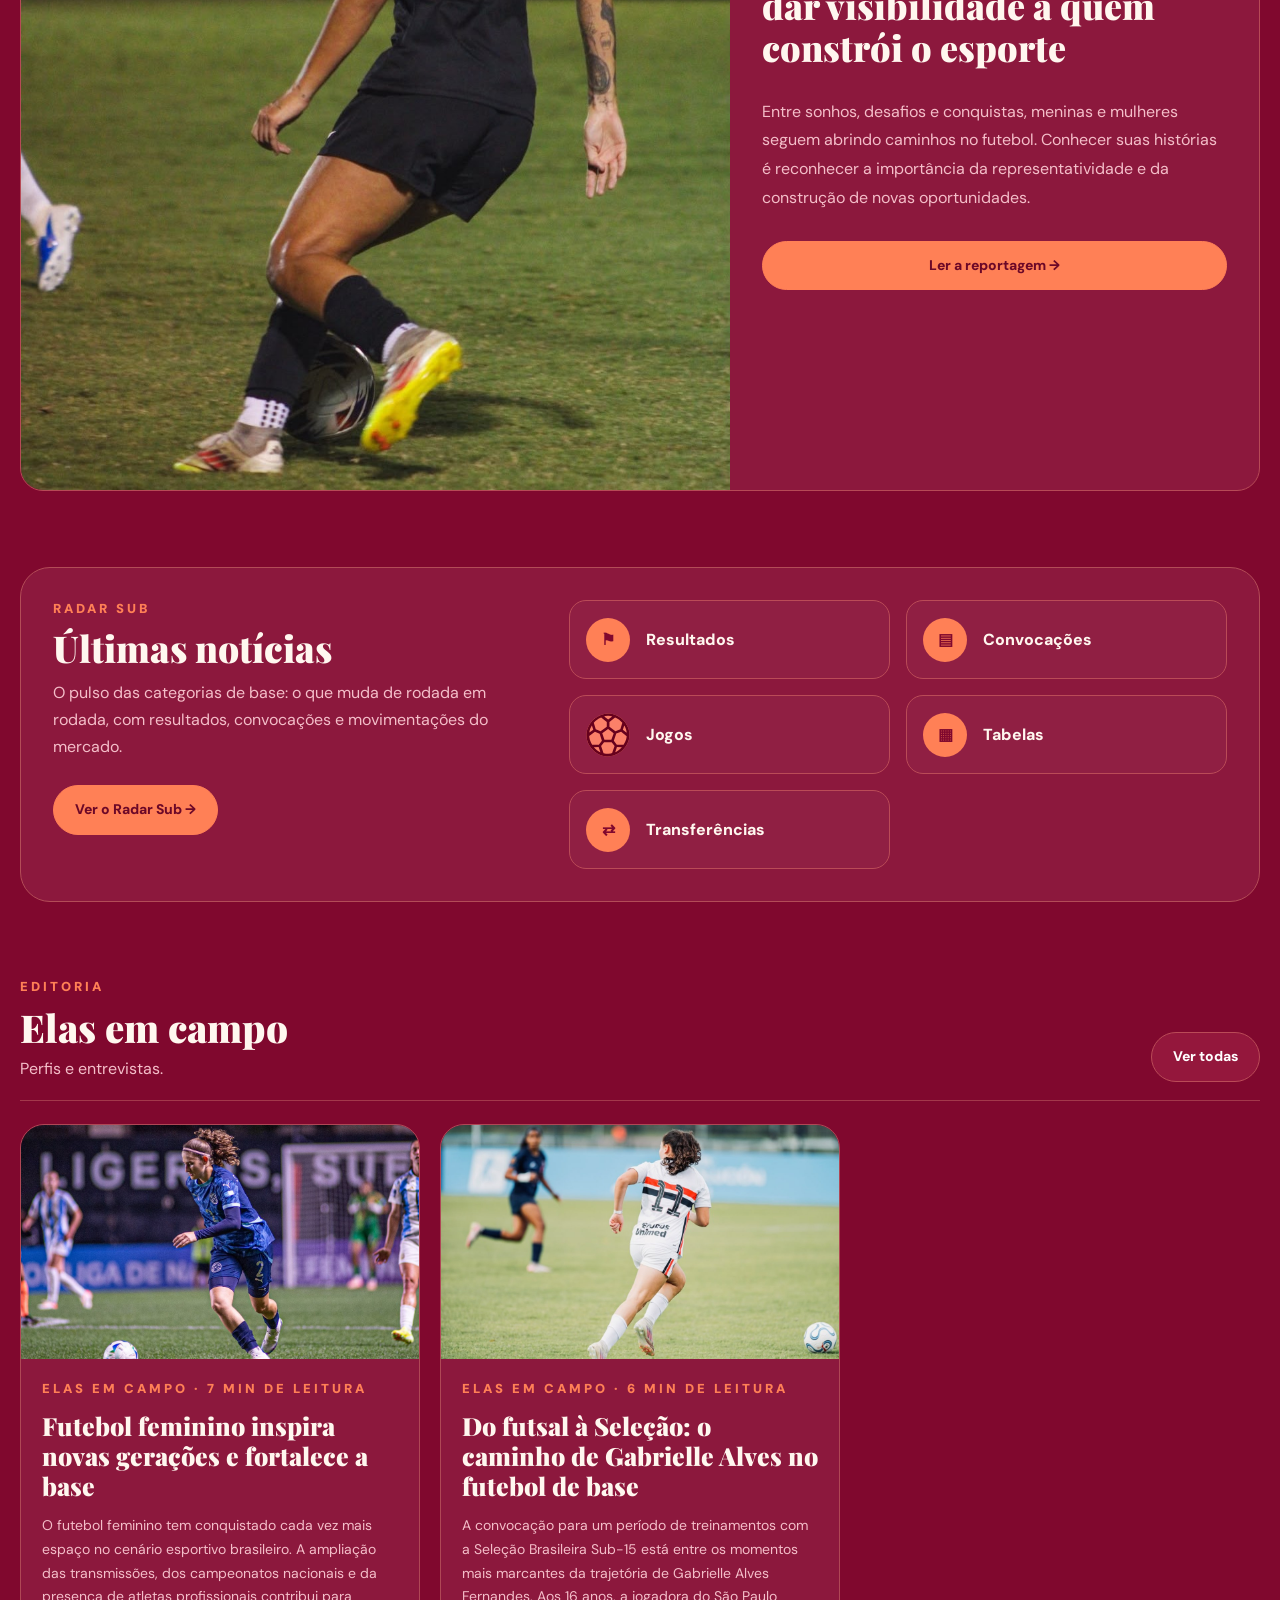
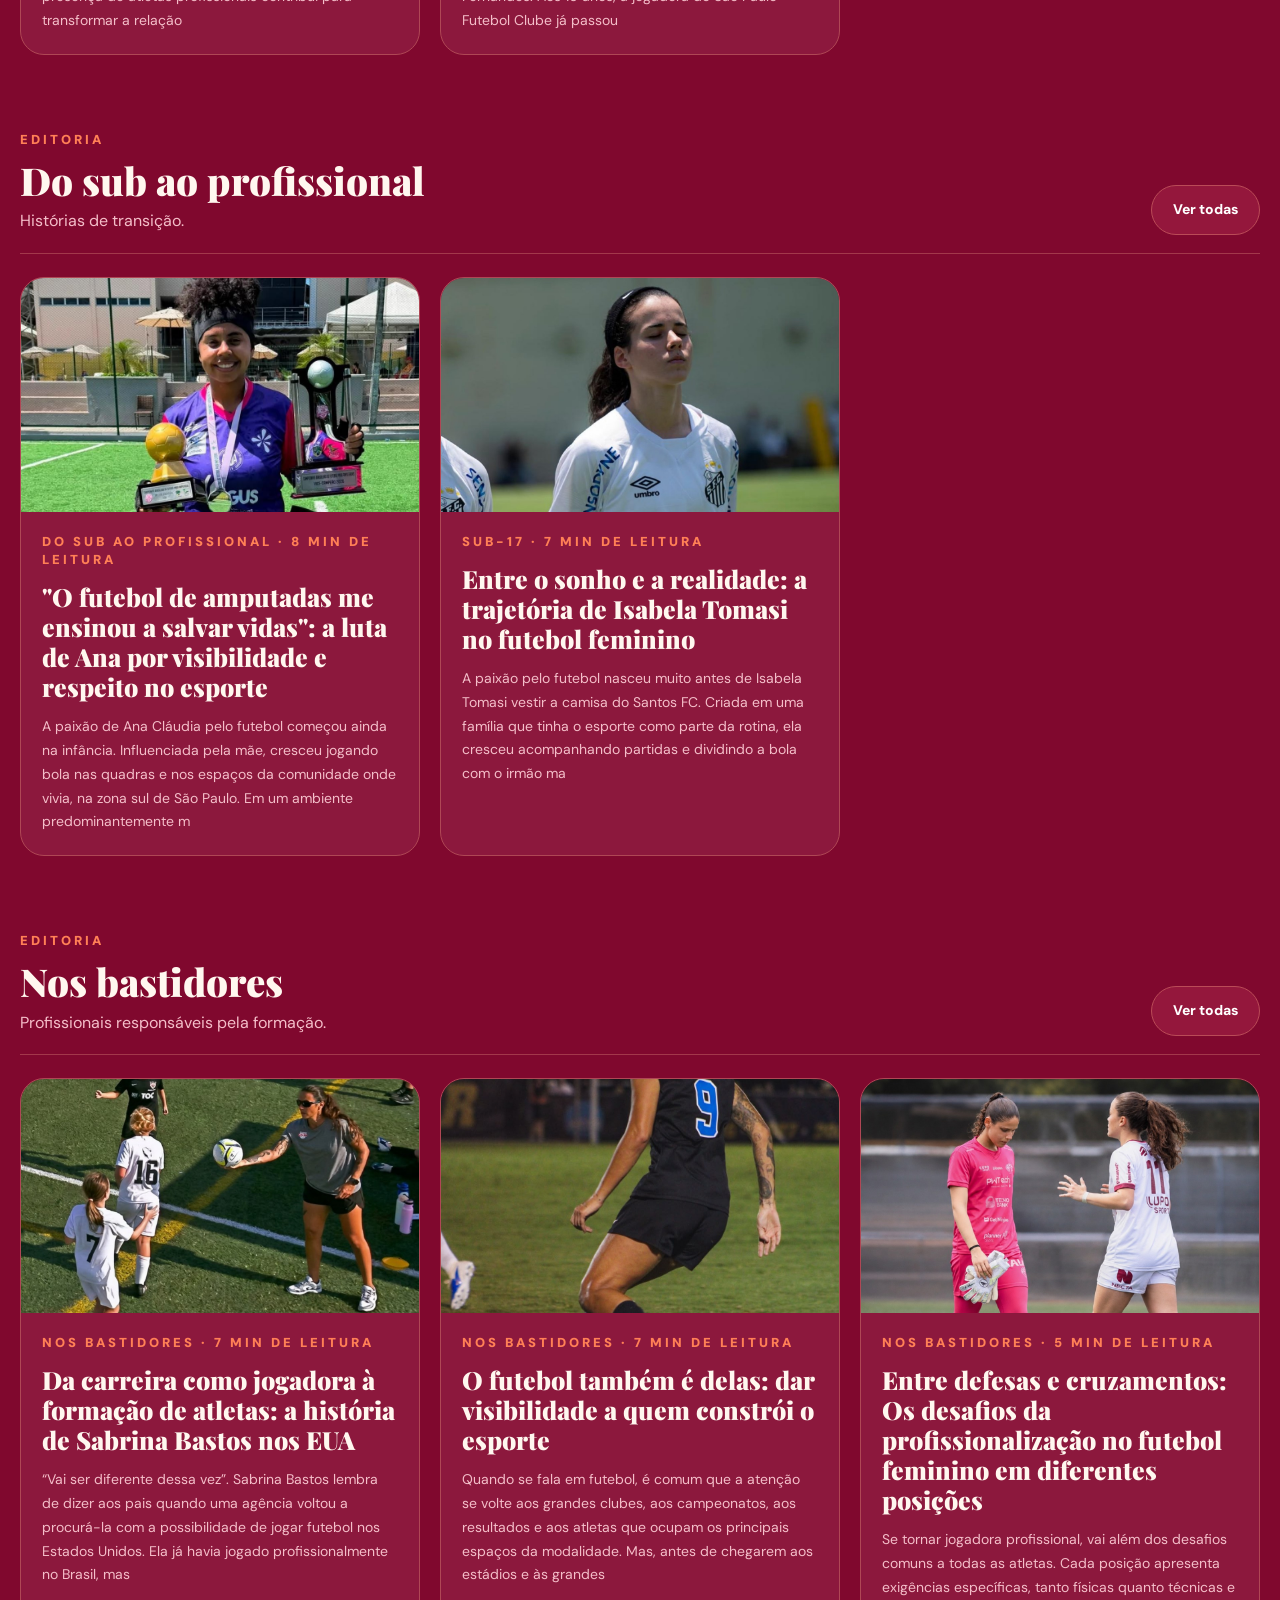
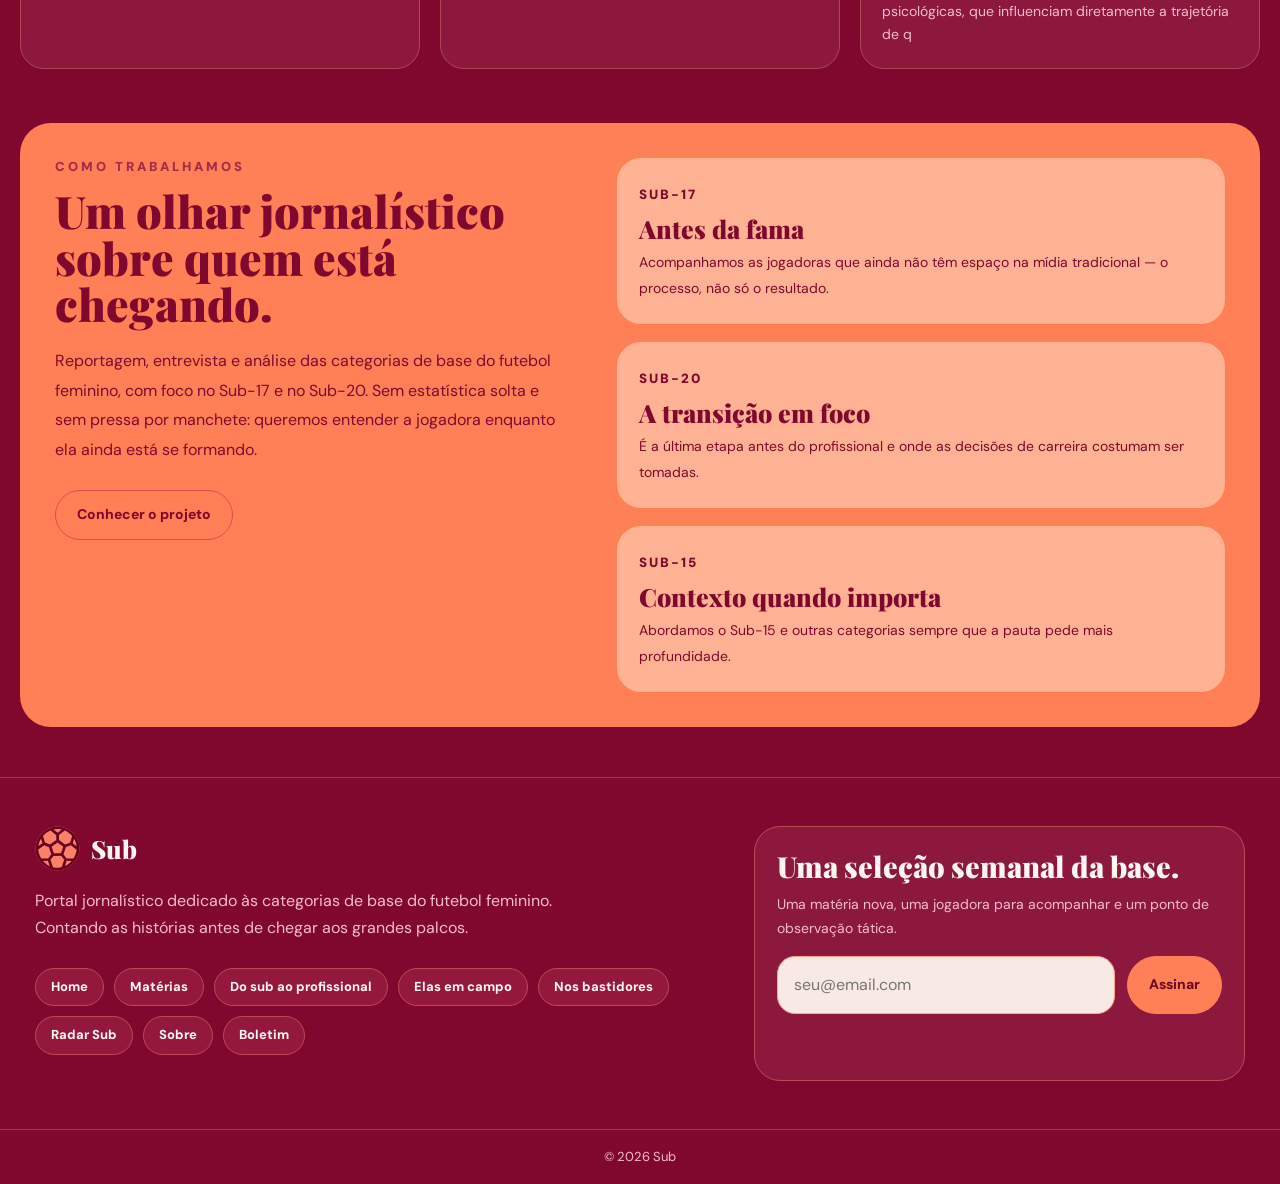
==== commit 07f58f16: "Atualiza cache após remover aviso da agenda" ====
--- a/index.html
+++ b/index.html
@@ -3,4 +3,4 @@
 <header class="header"><a href="#/" class="brand" aria-label="Sub — Página inicial"><span class="ball ball-logo" aria-hidden="true"><img src="logo-sub-exato.svg" alt="" class="icon-logo-img"></span><span><strong>Sub</strong><small>FUTEBOL FEMININO DE BASE</small></span></a><button id="mobileToggle" class="mobile-toggle" aria-expanded="false" aria-controls="mainNav" aria-label="Abrir menu">☰</button><nav class="nav" id="mainNav" aria-label="Navegação principal"><a href="#/">Home</a><div class="dropdown"><button id="editoriasToggle" type="button" aria-expanded="false" aria-controls="editoriasMenu">Editorias <span class="dropdown-caret" aria-hidden="true"></span></button><div id="editoriasMenu" class="dropdown-menu"><a href="#/editoria/profissional">Do sub ao profissional</a><a href="#/editoria/campo">Elas em campo</a><a href="#/editoria/bastidores">Nos bastidores</a><a href="#/radar">Radar Sub</a></div></div><a href="#/sobre">Sobre</a></nav><a class="pill cta-head" href="#/boletim">Boletim</a></header>
 <main id="app" tabindex="-1"></main>
 <footer class="footer"><div class="footer-grid"><div><a class="footer-brand" href="#/"><span class="ball ball-logo" aria-hidden="true"><img src="logo-sub-exato.svg" alt="" class="icon-logo-img"></span><strong>Sub</strong></a><p>Portal jornalístico dedicado às categorias de base do futebol feminino.<br>Contando as histórias antes de chegar aos grandes palcos.</p><div class="footer-links"><a href="#/">Home</a><a href="#/materias">Matérias</a><a href="#/editoria/profissional">Do sub ao profissional</a><a href="#/editoria/campo">Elas em campo</a><a href="#/editoria/bastidores">Nos bastidores</a><a href="#/radar">Radar Sub</a><a href="#/sobre">Sobre</a><a href="#/boletim">Boletim</a></div></div><div class="footer-sub"><h3>Uma seleção semanal da base.</h3><p>Uma matéria nova, uma jogadora para acompanhar e um ponto de observação tática.</p><form class="subscription inline-form" data-kind="boletim"><label class="sr-only" for="footer-email">Seu e-mail</label><input id="footer-email" type="email" name="email" placeholder="seu@email.com" required><button class="pill solid" type="submit">Assinar</button></form><p class="form-status" aria-live="polite"></p></div></div><div class="copyright">© 2026 Sub</div></footer>
-<script src="script.js?v=20261124-cobertura-especial"></script></body></html>
+<script src="script.js?v=20261124-sem-aviso-agenda"></script></body></html>
